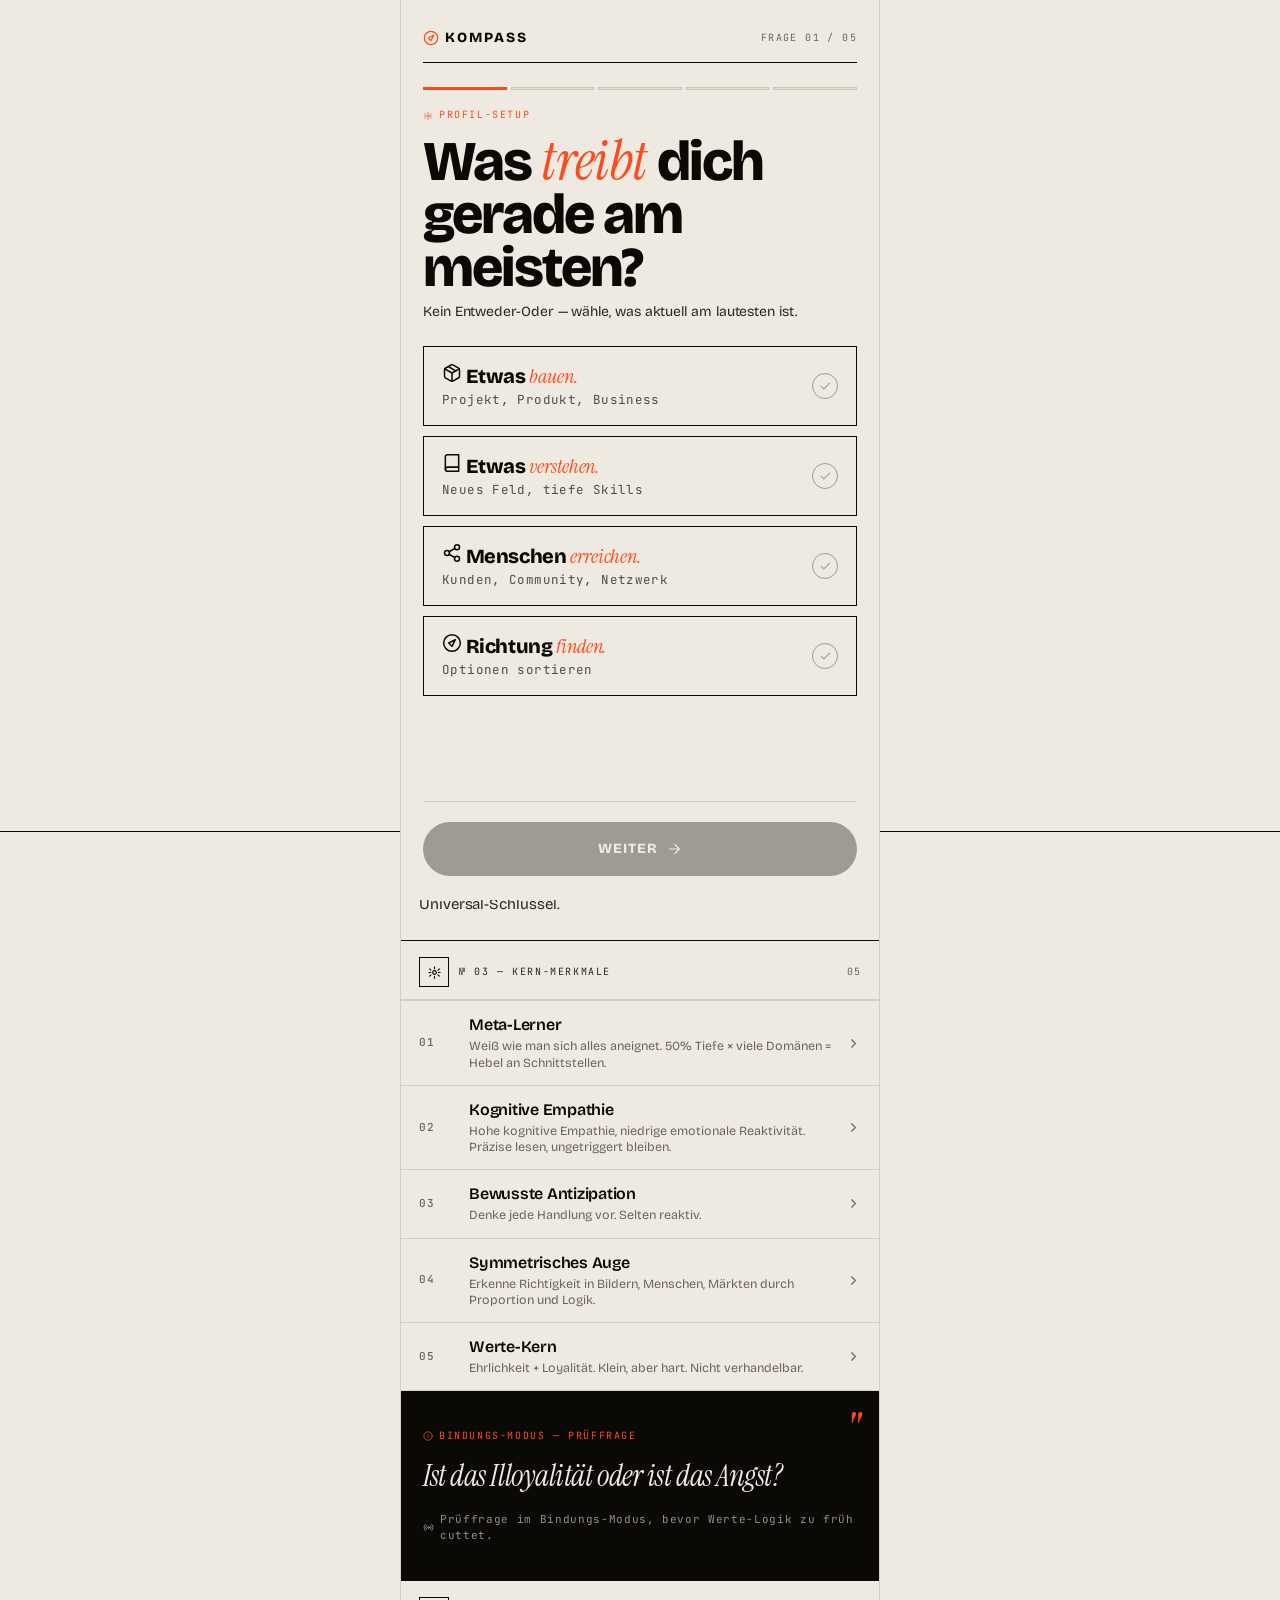
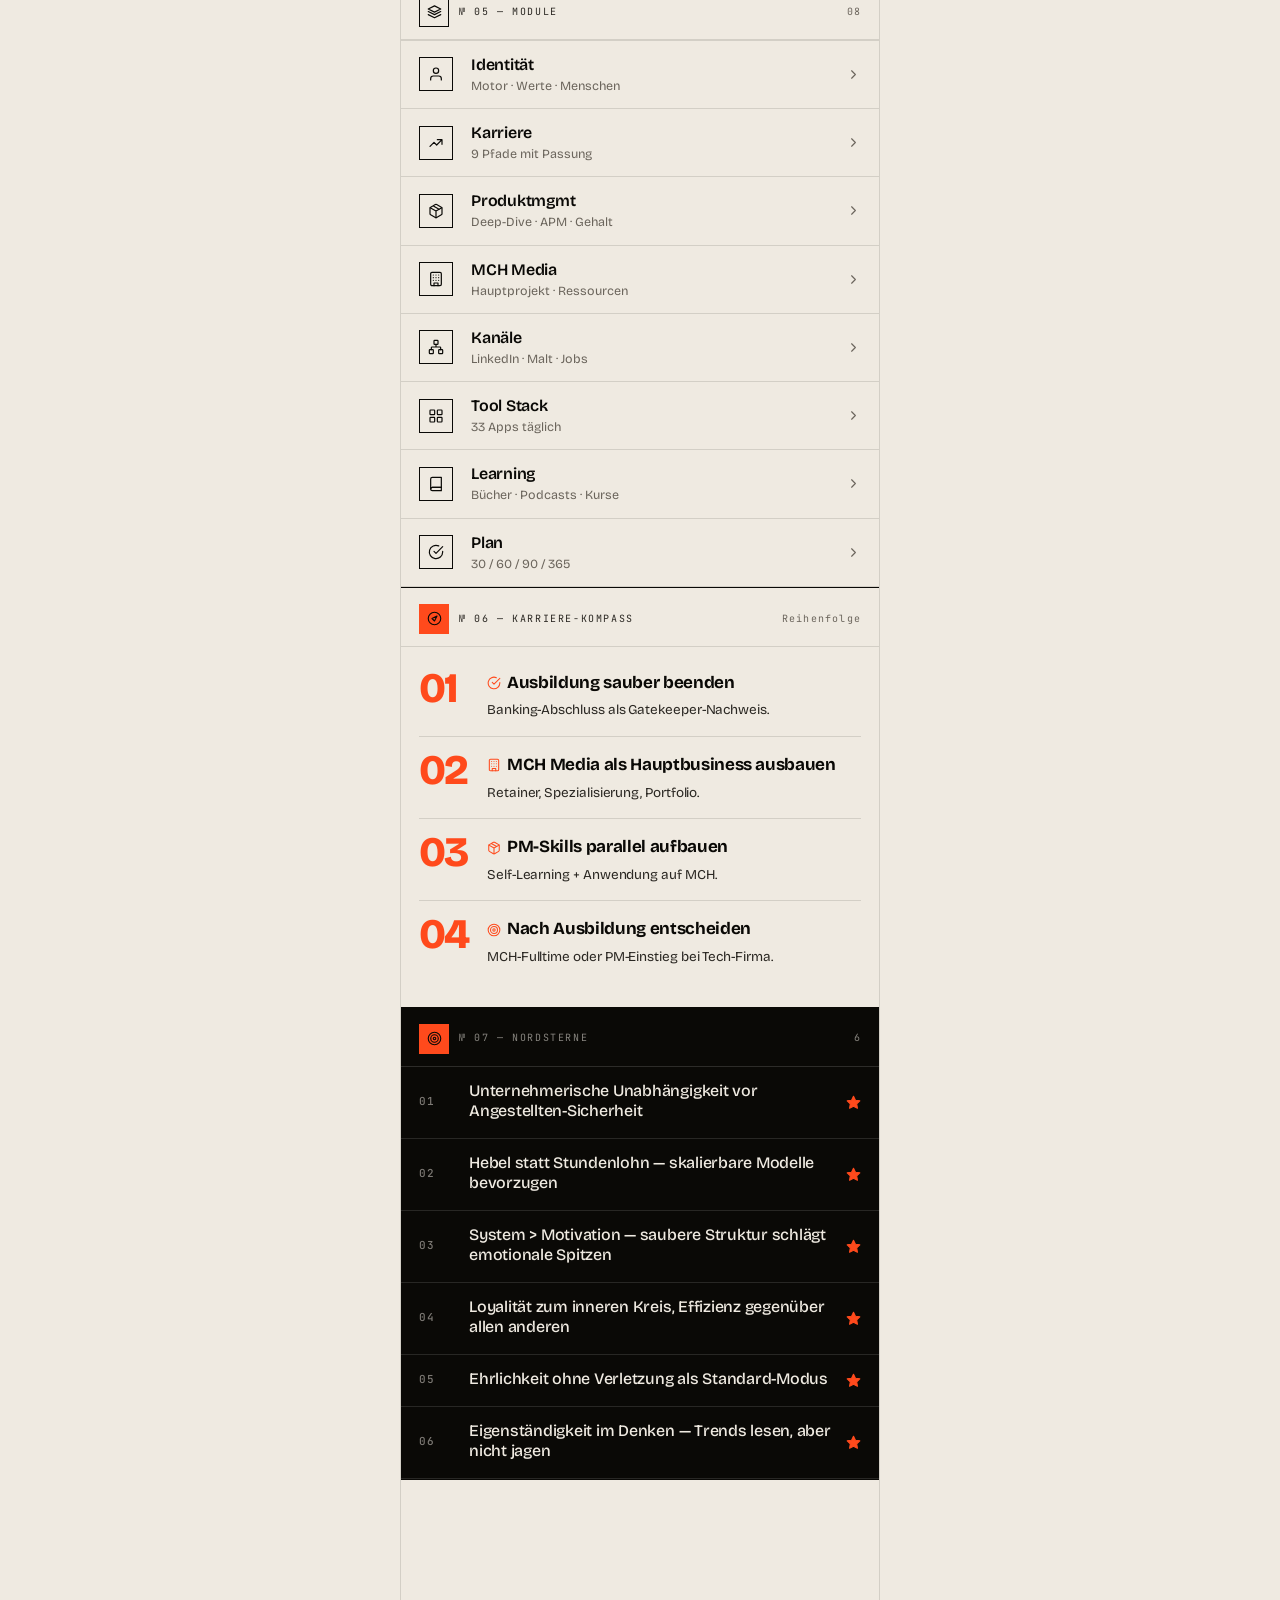
==== index.html @ c3bd35f2 "Add files via upload" ====
<!DOCTYPE html>
<html lang="de">
<head>
<meta charset="UTF-8" />
<title>Kompass — Editorial</title>
<meta name="viewport" content="width=device-width, initial-scale=1, viewport-fit=cover, maximum-scale=1, user-scalable=no" />
<meta name="apple-mobile-web-app-capable" content="yes" />
<meta name="mobile-web-app-capable" content="yes" />
<meta name="apple-mobile-web-app-status-bar-style" content="black-translucent" />
<meta name="apple-mobile-web-app-title" content="Kompass" />
<meta name="theme-color" content="#EFEAE1" />
<meta name="description" content="Persönlicher Profil- und Karriere-Kompass" />

<!-- PWA manifest -->
<link rel="manifest" href="manifest.json" />

<!-- Font stack:
     Bricolage Grotesque — display + body (variable, editorial character)
     Instrument Serif   — italic accent
     JetBrains Mono     — meta, numerics, labels                 -->
<link rel="preconnect" href="https://fonts.googleapis.com" />
<link rel="preconnect" href="https://fonts.gstatic.com" crossorigin />
<link href="https://fonts.googleapis.com/css2?family=Bricolage+Grotesque:opsz,wght@12..96,300;12..96,400;12..96,500;12..96,600;12..96,700;12..96,800&family=Instrument+Serif:ital@0;1&family=JetBrains+Mono:wght@400;500;600;700&display=swap" rel="stylesheet" />

<!-- Icons (PNG, exported from Canva Pro) -->
<link rel="apple-touch-icon" href="icon-192.png" />
<link rel="apple-touch-icon" sizes="512x512" href="icon-512.png" />
<link rel="icon" type="image/png" sizes="192x192" href="icon-192.png" />
<link rel="icon" type="image/png" sizes="512x512" href="icon-512.png" />

<link rel="stylesheet" href="styles.css" />
</head>
<body>

<div id="app">
  <section class="screen active" data-screen="home" id="screen-home"></section>
  <section class="screen" data-screen="module" id="screen-module"></section>
  <section class="screen" data-screen="search" id="screen-search"></section>
  <section class="screen" data-screen="settings" id="screen-settings"></section>
</div>

<nav class="tabs" role="tablist">
  <div class="tabs-inner">
    <button class="tab active" data-tab="home" aria-label="Start">
      <span class="tab-icon" data-icon="home"></span>
      <span class="tab-label">Start</span>
    </button>
    <button class="tab" data-tab="module" aria-label="Module">
      <span class="tab-icon" data-icon="layers"></span>
      <span class="tab-label">Module</span>
    </button>
    <button class="tab" data-tab="search" aria-label="Suche">
      <span class="tab-icon" data-icon="search"></span>
      <span class="tab-label">Suche</span>
    </button>
    <button class="tab" data-tab="settings" aria-label="System">
      <span class="tab-icon" data-icon="settings"></span>
      <span class="tab-label">System</span>
    </button>
  </div>
</nav>

<div class="onboard" id="onboard" style="display:none;"></div>

<script src="data.js"></script>
<script src="app.js"></script>

<!-- Service Worker registration (PWA / offline) -->
<script>
  if ('serviceWorker' in navigator) {
    window.addEventListener('load', () => {
      navigator.serviceWorker.register('sw.js').catch(() => {
        /* SW registration failed — app still works, just no offline cache */
      });
    });
  }
</script>
</body>
</html>
---- styles.css ----
/* ==========================================================================
   KOMPASS — Editorial Edition v3.1
   Font-stack: Bricolage Grotesque (display + body), Instrument Serif (italic),
               JetBrains Mono (meta). Rich icon system. Editorial density.
   ========================================================================== */

:root {
  /* Paper palette --------------------------------------------------------- */
  --bg:        #EFEAE1;   /* oatmeal base */
  --bg-2:      #E5DFD3;   /* warmer tint / pressed */
  --bg-3:      #DCD5C5;   /* deeper tint */
  --paper:     #F5F1E8;   /* lifted surface */
  --ink:       #0A0906;   /* near black */
  --ink-2:     #2A2722;
  --ink-3:     #6B655C;
  --ink-4:     #9A9388;
  --line:      rgba(10,9,6,0.12);
  --line-2:    rgba(10,9,6,0.18);
  --line-strong: rgba(10,9,6,0.28);

  /* Signal / brand -------------------------------------------------------- */
  --accent:      #FF4A1C;   /* signal orange-red */
  --accent-2:    #E53900;   /* pressed accent */
  --accent-soft: rgba(255,74,28,0.12);
  --gold:        #B8862F;   /* secondary accent for learn / review */
  --ink-green:   #0F5132;   /* MCH brand green */
  --plan-blue:   #1E4A7A;

  /* Inverse block */
  --block:     #0A0906;
  --block-ink: #EFEAE1;

  /* Fonts ---------------------------------------------------------------- */
  --f-display: "Bricolage Grotesque", "Archivo Black", "Impact", sans-serif;
  --f-sans:    "Bricolage Grotesque", -apple-system, BlinkMacSystemFont, "Helvetica Neue", Helvetica, Arial, sans-serif;
  --f-serif:   "Instrument Serif", "Times New Roman", Georgia, serif;
  --f-mono:    "JetBrains Mono", ui-monospace, "SF Mono", Menlo, monospace;

  /* Radii + safe-area ---------------------------------------------------- */
  --radius-pill:  999px;
  --radius-sm:    4px;
  --radius-md:    8px;
  --safe-top:     env(safe-area-inset-top, 0px);
  --safe-bottom:  env(safe-area-inset-bottom, 0px);
}

[data-theme="dark"] {
  --bg:        #0A0906;
  --bg-2:      #151310;
  --bg-3:      #1F1C18;
  --paper:     #15120D;
  --ink:       #EFEAE1;
  --ink-2:     #C8C3B8;
  --ink-3:     #8A847A;
  --ink-4:     #5A554D;
  --line:      rgba(239,234,225,0.14);
  --line-2:    rgba(239,234,225,0.20);
  --line-strong: rgba(239,234,225,0.32);
  --block:     #EFEAE1;
  --block-ink: #0A0906;
  --accent-soft: rgba(255,74,28,0.18);
}

/* Base -------------------------------------------------------------------- */
* { box-sizing: border-box; -webkit-tap-highlight-color: transparent; }
html, body { margin: 0; padding: 0; background: var(--bg); }
body {
  font-family: var(--f-sans);
  font-size: 15px;
  line-height: 1.45;
  color: var(--ink);
  background: var(--bg);
  min-height: 100vh;
  overscroll-behavior-y: none;
  -webkit-font-smoothing: antialiased;
  -moz-osx-font-smoothing: grayscale;
  letter-spacing: -0.005em;
  text-rendering: optimizeLegibility;
}
a { color: inherit; text-decoration: none; }
button { font: inherit; color: inherit; background: none; border: 0; padding: 0; cursor: pointer; }
input, textarea { font: inherit; color: inherit; }

#app {
  max-width: 480px;
  margin: 0 auto;
  min-height: 100vh;
  position: relative;
  background: var(--bg);
  padding-bottom: calc(86px + var(--safe-bottom));
  border-left: 1px solid var(--line);
  border-right: 1px solid var(--line);
}

/* ==========================================================================
   ICONS — unified system
   ========================================================================== */
.icon {
  display: inline-flex;
  align-items: center;
  justify-content: center;
  width: 1em;
  height: 1em;
  flex-shrink: 0;
  color: currentColor;
}
.icon svg { width: 100%; height: 100%; display: block; }
.icon-sm { font-size: 14px; }
.icon-md { font-size: 18px; }
.icon-lg { font-size: 22px; }
.icon-xl { font-size: 28px; }

/* Icon badge (rounded square behind an icon) */
.ibadge {
  width: 30px; height: 30px;
  display: inline-flex;
  align-items: center;
  justify-content: center;
  border: 1px solid var(--ink);
  background: var(--bg);
  color: var(--ink);
  flex-shrink: 0;
}
.ibadge.accent  { background: var(--accent); color: #0A0906; border-color: var(--accent); }
.ibadge.invert  { background: var(--ink);    color: var(--bg); border-color: var(--ink); }
.ibadge.soft    { background: var(--accent-soft); border-color: var(--accent); color: var(--accent); }
.ibadge.sq-lg   { width: 38px; height: 38px; }
.ibadge.sq-xl   { width: 48px; height: 48px; }

/* ==========================================================================
   Masthead
   ========================================================================== */
.mast {
  position: sticky;
  top: 0;
  z-index: 30;
  padding-top: var(--safe-top);
  background: var(--bg);
  border-bottom: 1.5px solid var(--ink);
  backdrop-filter: saturate(180%) blur(12px);
  -webkit-backdrop-filter: saturate(180%) blur(12px);
}
.mast-row {
  height: 48px;
  display: grid;
  grid-template-columns: 1fr auto 1fr;
  align-items: center;
  padding: 0 14px;
  gap: 12px;
}
.mast-brand {
  display: inline-flex;
  align-items: center;
  gap: 8px;
  font-family: var(--f-display);
  font-weight: 800;
  font-size: 14px;
  letter-spacing: 0.14em;
  text-transform: uppercase;
}
.mast-brand .icon { color: var(--accent); font-size: 16px; }
.mast-meta {
  font-family: var(--f-mono);
  font-size: 10px;
  letter-spacing: 0.1em;
  text-transform: uppercase;
  color: var(--ink-3);
  white-space: nowrap;
  text-overflow: ellipsis;
  overflow: hidden;
  display: inline-flex;
  align-items: center;
  gap: 6px;
}
.mast-meta .icon { font-size: 12px; color: var(--ink-3); }
.mast-meta.r { text-align: right; justify-content: flex-end; }

/* ==========================================================================
   Screens + page transition
   ========================================================================== */
.screen { display: none; animation: fade .28s ease both; }
.screen.active { display: block; }
@keyframes fade {
  from { opacity: 0; transform: translateY(4px); }
  to   { opacity: 1; transform: none; }
}

/* ==========================================================================
   Hero — editorial display block
   ========================================================================== */
.hero {
  padding: 28px 18px 30px;
  border-bottom: 1.5px solid var(--ink);
  position: relative;
  overflow: hidden;
}
.hero-eyebrow {
  font-family: var(--f-mono);
  font-size: 10px;
  letter-spacing: 0.16em;
  text-transform: uppercase;
  color: var(--ink-2);
  display: flex;
  justify-content: space-between;
  align-items: center;
  gap: 8px;
  margin-bottom: 22px;
}
.hero-eyebrow .eb-left, .hero-eyebrow .eb-right {
  display: inline-flex; align-items: center; gap: 6px;
}
.hero-eyebrow .icon { font-size: 13px; color: var(--accent); }
.hero-display {
  font-family: var(--f-display);
  font-weight: 800;
  font-size: clamp(56px, 17.5vw, 88px);
  line-height: 0.88;
  letter-spacing: -0.035em;
  color: var(--ink);
  margin: 0;
  text-transform: none;
}
.hero-display em {
  font-family: var(--f-serif);
  font-style: italic;
  font-weight: 400;
  letter-spacing: -0.02em;
  color: var(--accent);
}
.hero-display .cut {
  display: block;
  padding-bottom: 2px;
}
.hero-sub {
  margin-top: 22px;
  display: grid;
  grid-template-columns: auto 1fr;
  gap: 16px;
  align-items: end;
}
.hero-sub-num {
  font-family: var(--f-display);
  font-weight: 800;
  font-size: 52px;
  line-height: 0.82;
  letter-spacing: -0.04em;
  color: var(--accent);
}
.hero-sub-num .pct { font-size: 26px; vertical-align: 0.2em; color: var(--ink-3); margin-left: 2px; }
.hero-sub-text {
  font-size: 14px;
  color: var(--ink-2);
  line-height: 1.4;
  max-width: 280px;
}
.hero-dots {
  position: absolute;
  right: 18px;
  top: 28px;
  display: flex;
  gap: 4px;
}
.hero-dots span {
  width: 6px; height: 6px; border-radius: 50%;
  background: var(--ink-4);
}
.hero-dots span.on { background: var(--accent); }

/* ==========================================================================
   Bands — modular horizontal sections
   ========================================================================== */
.band {
  border-bottom: 1.5px solid var(--ink);
  position: relative;
}
.band-head {
  display: flex;
  justify-content: space-between;
  align-items: center;
  padding: 16px 18px 12px;
  border-bottom: 1px solid var(--line);
  gap: 12px;
}
.band-head-l {
  display: inline-flex;
  align-items: center;
  gap: 10px;
  min-width: 0;
}
.band-head .kicker {
  font-family: var(--f-mono);
  font-size: 10px;
  letter-spacing: 0.16em;
  text-transform: uppercase;
  color: var(--ink-2);
  white-space: nowrap;
  overflow: hidden;
  text-overflow: ellipsis;
}
.band-head .count {
  font-family: var(--f-mono);
  font-size: 10px;
  letter-spacing: 0.12em;
  color: var(--ink-3);
  white-space: nowrap;
}
.band-title {
  padding: 4px 18px 18px;
  font-family: var(--f-display);
  font-weight: 800;
  font-size: 38px;
  line-height: 0.92;
  letter-spacing: -0.035em;
  margin: 0;
}
.band-title em {
  font-family: var(--f-serif);
  font-style: italic;
  font-weight: 400;
  letter-spacing: -0.01em;
  color: var(--accent);
}
.band-body { padding: 0 18px 24px; }

/* Inverse band */
.band.invert { background: var(--block); color: var(--block-ink); }
.band.invert .band-head { border-bottom-color: rgba(255,255,255,0.14); }
.band.invert .band-head .kicker,
.band.invert .band-head .count { color: rgba(239,234,225,0.55); }
.band.invert .ibadge { background: transparent; color: var(--block-ink); border-color: rgba(255,255,255,0.3); }
.band.invert .ibadge.accent { background: var(--accent); color: #0A0906; border-color: var(--accent); }
.band.invert .band-title em { color: var(--accent); }

/* Accent band (soft highlight) */
.band.soft { background: var(--accent-soft); }
.band.soft .band-head { border-bottom-color: rgba(255,74,28,0.25); }

/* ==========================================================================
   Stats grid
   ========================================================================== */
.stats {
  display: grid;
  grid-template-columns: repeat(2, 1fr);
  border-top: 1px solid var(--line);
}
.stat {
  padding: 20px 18px 22px;
  border-right: 1px solid var(--line);
  border-bottom: 1px solid var(--line);
  position: relative;
}
.stat:nth-child(2n) { border-right: 0; }
.stat-head {
  display: flex;
  justify-content: space-between;
  align-items: flex-start;
  margin-bottom: 8px;
}
.stat-head .ibadge { width: 24px; height: 24px; font-size: 13px; }
.stat-num {
  font-family: var(--f-display);
  font-weight: 800;
  font-size: 52px;
  line-height: 0.88;
  letter-spacing: -0.04em;
}
.stat-num .unit {
  font-size: 18px;
  letter-spacing: 0;
  color: var(--ink-3);
  margin-left: 4px;
  font-weight: 500;
}
.stat-label {
  font-family: var(--f-mono);
  font-size: 10px;
  letter-spacing: 0.14em;
  text-transform: uppercase;
  color: var(--ink-2);
  margin-top: 12px;
  display: inline-flex;
  align-items: center;
  gap: 5px;
}
.stat-label .icon { font-size: 11px; }
.stat.accent {
  background: var(--accent);
  color: #0A0906;
}
.stat.accent .stat-label,
.stat.accent .stat-num .unit { color: rgba(10,9,6,0.72); }
.stat.accent .ibadge { background: #0A0906; color: var(--accent); border-color: #0A0906; }
.stat.ink {
  background: var(--ink);
  color: var(--bg);
}
.stat.ink .stat-label,
.stat.ink .stat-num .unit { color: rgba(239,234,225,0.55); }
.stat.ink .ibadge { border-color: rgba(239,234,225,0.3); color: var(--bg); }

/* ==========================================================================
   Ledger rows
   ========================================================================== */
.ledger { border-top: 1px solid var(--line); }
.row {
  display: grid;
  grid-template-columns: 36px 1fr auto;
  gap: 14px;
  padding: 14px 18px;
  border-bottom: 1px solid var(--line);
  align-items: center;
  transition: background .14s;
  cursor: pointer;
}
.row:active { background: var(--bg-2); }
.row.has-icon { grid-template-columns: 38px 1fr auto; }
.row-idx {
  font-family: var(--f-mono);
  font-size: 11px;
  letter-spacing: 0.08em;
  color: var(--ink-3);
  font-weight: 500;
}
.row-icon {
  width: 34px; height: 34px;
  display: flex; align-items: center; justify-content: center;
  border: 1px solid var(--ink);
  color: var(--ink);
  flex-shrink: 0;
  font-size: 16px;
  position: relative;
}
.row-icon.accent   { background: var(--accent); color: #0A0906; border-color: var(--accent); }
.row-icon.invert   { background: var(--ink);    color: var(--bg); }
.row-icon.soft     { background: var(--accent-soft); border-color: var(--accent); color: var(--accent); }
.row-icon .dot {
  position: absolute;
  top: -3px; right: -3px;
  width: 8px; height: 8px;
  border-radius: 50%;
  background: var(--accent);
  border: 1.5px solid var(--bg);
}
.row-body { min-width: 0; }
.row-title {
  font-family: var(--f-sans);
  font-weight: 600;
  font-size: 16px;
  letter-spacing: -0.015em;
  line-height: 1.25;
  margin-bottom: 3px;
  display: inline-flex;
  align-items: center;
  gap: 6px;
}
.row-title .star-tag { color: var(--accent); font-size: 12px; }
.row-sub {
  font-size: 12.5px;
  color: var(--ink-3);
  letter-spacing: 0;
  white-space: nowrap;
  overflow: hidden;
  text-overflow: ellipsis;
  line-height: 1.3;
}
.row-sub.wrap { white-space: normal; }
.row-trail {
  font-family: var(--f-mono);
  font-size: 10px;
  letter-spacing: 0.1em;
  color: var(--ink-3);
  text-transform: uppercase;
  display: inline-flex;
  align-items: center;
  gap: 6px;
}
.row-trail .icon { font-size: 15px; color: var(--ink-3); }
.row-trail.accent .icon { color: var(--accent); }

.band.invert .row { border-bottom-color: rgba(255,255,255,0.12); }
.band.invert .row-idx { color: rgba(239,234,225,0.5); }
.band.invert .row-title { color: var(--block-ink); }
.band.invert .row-sub { color: rgba(239,234,225,0.6); }
.band.invert .row-trail, .band.invert .row-trail .icon { color: var(--accent); }
.band.invert .row-icon { border-color: rgba(255,255,255,0.3); color: var(--block-ink); background: transparent; }

/* ==========================================================================
   Editorial card (module / product)
   ========================================================================== */
.card {
  border-bottom: 1px solid var(--line);
  padding: 22px 18px 24px;
  position: relative;
}
.card-row-top {
  display: flex;
  justify-content: space-between;
  align-items: flex-start;
  gap: 14px;
  margin-bottom: 14px;
}
.card-rating {
  font-family: var(--f-mono);
  font-size: 10px;
  letter-spacing: 0.14em;
  color: var(--ink-3);
  text-transform: uppercase;
  display: inline-flex;
  align-items: center;
  gap: 8px;
  flex-wrap: wrap;
}
.card-rating .stars {
  color: var(--accent);
  letter-spacing: 0.05em;
  font-size: 12px;
}
.card-rating .dot-sep {
  width: 3px; height: 3px;
  border-radius: 50%;
  background: var(--ink-4);
  display: inline-block;
}
.card-title {
  font-family: var(--f-display);
  font-weight: 800;
  font-size: 34px;
  line-height: 0.95;
  letter-spacing: -0.03em;
  margin: 0 0 14px;
}
.card-title em {
  font-family: var(--f-serif);
  font-style: italic;
  font-weight: 400;
  letter-spacing: -0.01em;
  color: var(--accent);
}
.card-desc {
  font-size: 14.5px;
  line-height: 1.5;
  color: var(--ink-2);
  margin-bottom: 16px;
}
.star-btn {
  width: 34px; height: 34px;
  display: flex; align-items: center; justify-content: center;
  border: 1px solid var(--ink);
  color: var(--ink);
  transition: all .15s;
  flex-shrink: 0;
  background: var(--bg);
}
.star-btn.on {
  background: var(--accent);
  border-color: var(--accent);
  color: #0A0906;
}
.star-btn:active { transform: scale(0.92); }

/* Spec grid (tech-specs style) */
.specs {
  display: grid;
  grid-template-columns: repeat(3, 1fr);
  border-top: 1px solid var(--ink);
  border-bottom: 1px solid var(--ink);
  margin: 14px 0;
}
.spec {
  padding: 12px 12px;
  border-right: 1px solid var(--line);
  display: flex;
  flex-direction: column;
  align-items: flex-start;
  gap: 4px;
}
.spec:last-child { border-right: 0; }
.spec-icon {
  font-size: 16px;
  color: var(--accent);
  margin-bottom: 2px;
}
.spec-num {
  font-family: var(--f-display);
  font-weight: 800;
  font-size: 26px;
  line-height: 0.92;
  letter-spacing: -0.025em;
}
.spec-label {
  font-family: var(--f-mono);
  font-size: 9px;
  letter-spacing: 0.14em;
  text-transform: uppercase;
  color: var(--ink-3);
  margin-top: 2px;
}

/* Pills / CTAs */
.pill-row { display: flex; gap: 8px; margin-top: 14px; flex-wrap: wrap; }
.pill {
  height: 40px;
  padding: 0 16px;
  border-radius: var(--radius-pill);
  background: var(--ink);
  color: var(--bg);
  font-family: var(--f-sans);
  font-weight: 600;
  font-size: 13px;
  letter-spacing: 0.01em;
  display: inline-flex;
  align-items: center;
  gap: 7px;
  transition: transform .12s, background .12s;
  white-space: nowrap;
}
.pill:active { transform: scale(0.96); }
.pill .icon { font-size: 14px; }
.pill.ghost {
  background: transparent;
  color: var(--ink);
  border: 1px solid var(--ink);
}
.pill.accent {
  background: var(--accent);
  color: #0A0906;
}
.pill.accent:active { background: var(--accent-2); }
.pill.small {
  height: 32px;
  padding: 0 12px;
  font-size: 11px;
  font-family: var(--f-mono);
  letter-spacing: 0.06em;
  text-transform: uppercase;
}

/* Related chips */
.related {
  margin-top: 16px;
  padding-top: 14px;
  border-top: 1px dashed var(--line-strong);
}
.related-label {
  font-family: var(--f-mono);
  font-size: 9px;
  letter-spacing: 0.16em;
  text-transform: uppercase;
  color: var(--ink-3);
  margin-bottom: 10px;
  display: inline-flex;
  align-items: center;
  gap: 5px;
}
.related-label .icon { font-size: 12px; color: var(--accent); }
.chip {
  display: inline-flex;
  align-items: center;
  gap: 5px;
  font-size: 12px;
  font-family: var(--f-mono);
  letter-spacing: 0.04em;
  color: var(--ink);
  border: 1px solid var(--ink);
  padding: 5px 10px 5px 10px;
  margin: 0 6px 6px 0;
  border-radius: var(--radius-pill);
  transition: background .12s;
  text-transform: uppercase;
  cursor: pointer;
}
.chip .icon { font-size: 11px; color: var(--ink-3); }
.chip:active { background: var(--ink); color: var(--bg); }
.chip:active .icon { color: var(--accent); }

/* ==========================================================================
   Quote (inverse)
   ========================================================================== */
.quote {
  background: var(--block);
  color: var(--block-ink);
  padding: 34px 22px 36px;
  border-bottom: 1.5px solid var(--ink);
  position: relative;
}
.quote-mark {
  position: absolute;
  top: 14px;
  right: 18px;
  font-size: 46px;
  color: var(--accent);
  line-height: 1;
  font-family: var(--f-serif);
  font-style: italic;
}
.quote-kicker {
  font-family: var(--f-mono);
  font-size: 10px;
  letter-spacing: 0.16em;
  text-transform: uppercase;
  color: var(--accent);
  margin-bottom: 16px;
  display: inline-flex;
  align-items: center;
  gap: 6px;
}
.quote-text {
  font-family: var(--f-serif);
  font-style: italic;
  font-size: 30px;
  line-height: 1.08;
  letter-spacing: -0.015em;
}
.quote-sub {
  font-family: var(--f-mono);
  font-size: 11px;
  letter-spacing: 0.06em;
  color: rgba(239,234,225,0.6);
  margin-top: 20px;
  display: inline-flex;
  align-items: center;
  gap: 6px;
}

/* ==========================================================================
   App grid (labeled tiles)
   ========================================================================== */
.app-grid {
  display: grid;
  grid-template-columns: repeat(4, 1fr);
  gap: 0;
  border-top: 1px solid var(--line);
}
.app-tile {
  border-right: 1px solid var(--line);
  border-bottom: 1px solid var(--line);
  padding: 14px 6px 12px;
  display: flex;
  flex-direction: column;
  align-items: center;
  gap: 8px;
  transition: background .12s;
  background: var(--bg);
}
.app-tile:nth-child(4n) { border-right: 0; }
.app-tile:active { background: var(--bg-2); }
.app-icon {
  width: 54px; height: 54px;
  display: flex; align-items: center; justify-content: center;
  color: #fff;
  font-family: var(--f-mono);
  font-weight: 700;
  font-size: 17px;
  letter-spacing: -0.02em;
  border: 1px solid var(--ink);
  position: relative;
  box-shadow: 2px 2px 0 0 var(--ink);
  margin: 2px 0 0 0;
}
.app-icon.star::after {
  content: "";
  position: absolute;
  top: -5px; right: -5px;
  width: 12px; height: 12px;
  background: var(--accent);
  border: 1.5px solid var(--bg);
  border-radius: 50%;
}
.app-label {
  font-family: var(--f-mono);
  font-size: 9.5px;
  letter-spacing: 0.06em;
  text-transform: uppercase;
  color: var(--ink-2);
  max-width: 86px;
  text-align: center;
  white-space: nowrap;
  overflow: hidden;
  text-overflow: ellipsis;
}

/* ==========================================================================
   Tab bar (bottom)
   ========================================================================== */
.tabs {
  position: fixed;
  bottom: 0; left: 0; right: 0;
  z-index: 50;
  background: var(--bg);
  border-top: 1.5px solid var(--ink);
  padding-bottom: var(--safe-bottom);
  backdrop-filter: saturate(180%) blur(20px);
  -webkit-backdrop-filter: saturate(180%) blur(20px);
}
.tabs-inner {
  max-width: 480px;
  margin: 0 auto;
  display: grid;
  grid-template-columns: repeat(4, 1fr);
  height: 68px;
}
.tab {
  border-right: 1px solid var(--line);
  display: flex; flex-direction: column;
  align-items: center; justify-content: center;
  gap: 3px;
  color: var(--ink-3);
  transition: all .12s;
  position: relative;
}
.tab:last-child { border-right: 0; }
.tab-icon {
  display: inline-flex;
  align-items: center;
  justify-content: center;
  width: 24px; height: 24px;
}
.tab-icon svg {
  width: 22px; height: 22px;
  stroke-width: 1.8;
  transition: all .15s;
}
.tab-label {
  font-family: var(--f-mono);
  font-weight: 500;
  font-size: 10px;
  letter-spacing: 0.08em;
  text-transform: uppercase;
}
.tab.active {
  color: var(--ink);
  background: var(--bg-2);
}
.tab.active .tab-icon { color: var(--accent); }
.tab.active svg { stroke-width: 2.2; }
.tab.active::before {
  content: "";
  position: absolute;
  top: -1.5px; left: 0; right: 0;
  height: 3px;
  background: var(--accent);
}
.tab:active { background: var(--bg-2); }

/* ==========================================================================
   Sub-nav
   ========================================================================== */
.subnav {
  display: flex;
  overflow-x: auto;
  border-bottom: 1.5px solid var(--ink);
  background: var(--bg);
  -webkit-overflow-scrolling: touch;
  scrollbar-width: none;
  position: sticky;
  top: calc(var(--safe-top) + 48px);
  z-index: 25;
  backdrop-filter: saturate(180%) blur(12px);
  -webkit-backdrop-filter: saturate(180%) blur(12px);
}
.subnav::-webkit-scrollbar { display: none; }
.sub-btn {
  padding: 13px 14px;
  font-family: var(--f-mono);
  font-weight: 600;
  font-size: 11px;
  letter-spacing: 0.08em;
  text-transform: uppercase;
  color: var(--ink-3);
  border-right: 1px solid var(--line);
  white-space: nowrap;
  position: relative;
  display: inline-flex;
  align-items: center;
  gap: 6px;
}
.sub-btn .icon { font-size: 14px; }
.sub-btn.on {
  color: var(--ink);
  background: var(--bg-2);
}
.sub-btn.on .icon { color: var(--accent); }
.sub-btn.on::after {
  content: "";
  position: absolute;
  bottom: -1.5px; left: 0; right: 0;
  height: 3px;
  background: var(--accent);
}

/* ==========================================================================
   Pathway (numbered steps)
   ========================================================================== */
.path {
  padding: 8px 18px 24px;
}
.path-step {
  display: grid;
  grid-template-columns: 52px 1fr;
  padding: 16px 0;
  border-bottom: 1px solid var(--line);
  gap: 16px;
  align-items: start;
}
.path-step:last-child { border-bottom: 0; }
.path-num {
  font-family: var(--f-display);
  font-weight: 800;
  font-size: 42px;
  line-height: 0.85;
  letter-spacing: -0.04em;
  color: var(--accent);
}
.path-title {
  font-family: var(--f-sans);
  font-weight: 700;
  font-size: 17px;
  letter-spacing: -0.02em;
  margin-bottom: 5px;
  display: inline-flex;
  align-items: center;
  gap: 6px;
}
.path-title .icon { font-size: 14px; color: var(--accent); }
.path-text {
  font-size: 13.5px;
  color: var(--ink-2);
  line-height: 1.45;
}

/* ==========================================================================
   Check rows (plan)
   ========================================================================== */
.check-row {
  display: grid;
  grid-template-columns: 28px 1fr auto;
  gap: 14px;
  padding: 16px 18px;
  border-bottom: 1px solid var(--line);
  align-items: center;
  cursor: pointer;
  transition: background .12s;
}
.check-row:active { background: var(--bg-2); }
.check-circle {
  width: 24px; height: 24px;
  border: 1.5px solid var(--ink);
  border-radius: 50%;
  margin-top: 1px;
  display: flex; align-items: center; justify-content: center;
  transition: all .15s;
  flex-shrink: 0;
}
.check-row.done .check-circle {
  background: var(--accent);
  border-color: var(--accent);
}
.check-row.done .check-circle::after {
  content: "";
  width: 11px; height: 6px;
  border-left: 2px solid #0A0906;
  border-bottom: 2px solid #0A0906;
  transform: rotate(-45deg) translate(1px, -1px);
}
.check-text {
  font-size: 14.5px;
  line-height: 1.4;
  color: var(--ink);
  letter-spacing: -0.005em;
}
.check-meta {
  font-family: var(--f-mono);
  font-size: 10px;
  letter-spacing: 0.08em;
  color: var(--ink-3);
  text-transform: uppercase;
}
.check-row.done .check-text {
  color: var(--ink-3);
  text-decoration: line-through;
  text-decoration-color: var(--ink-3);
}
.band.invert .check-row { border-bottom-color: rgba(255,255,255,0.12); }
.band.invert .check-circle { border-color: rgba(239,234,225,0.5); }
.band.invert .check-row.done .check-circle {
  background: var(--accent); border-color: var(--accent);
}
.band.invert .check-text { color: var(--block-ink); }
.band.invert .check-row.done .check-text { color: rgba(239,234,225,0.45); }

/* Progress bar */
.progress {
  height: 6px;
  background: var(--bg-2);
  border: 1px solid var(--line);
  position: relative;
  overflow: hidden;
}
.progress-fill {
  position: absolute;
  top: 0; left: 0; bottom: 0;
  background: var(--accent);
  transition: width .4s cubic-bezier(0.4, 0, 0.2, 1);
}
.band.invert .progress { background: rgba(255,255,255,0.08); border-color: rgba(255,255,255,0.15); }

/* ==========================================================================
   Search
   ========================================================================== */
.search-field {
  padding: 14px 18px;
  border-bottom: 1.5px solid var(--ink);
  background: var(--bg);
}
.search-inner {
  display: flex;
  align-items: center;
  gap: 10px;
  border: 1px solid var(--ink);
  padding: 0 14px;
  height: 48px;
  background: var(--bg);
  transition: border-color .15s;
}
.search-inner:focus-within { border-color: var(--accent); box-shadow: inset 0 0 0 1px var(--accent); }
.search-inner .icon { font-size: 18px; color: var(--ink-2); }
.search-inner input {
  flex: 1;
  background: transparent;
  border: 0; outline: 0;
  font-family: var(--f-sans);
  font-size: 15px;
  color: var(--ink);
}
.search-inner input::placeholder { color: var(--ink-3); }
.search-clear {
  font-size: 16px;
  color: var(--ink-3);
  width: 20px; height: 20px;
  display: flex; align-items: center; justify-content: center;
  cursor: pointer;
}
.search-empty {
  padding: 80px 28px;
  text-align: center;
}
.search-empty .big-icon {
  font-size: 56px;
  color: var(--accent);
  margin-bottom: 20px;
  display: inline-flex;
}
.search-empty .big {
  font-family: var(--f-display);
  font-weight: 800;
  font-size: 42px;
  line-height: 0.95;
  letter-spacing: -0.035em;
  margin-bottom: 10px;
}
.search-empty .big em {
  font-family: var(--f-serif);
  font-style: italic;
  font-weight: 400;
  color: var(--accent);
}
.search-empty .small {
  font-family: var(--f-mono);
  font-size: 11px;
  color: var(--ink-3);
  letter-spacing: 0.1em;
  text-transform: uppercase;
}

/* ==========================================================================
   Onboarding (editorial full-screen)
   ========================================================================== */
.onboard {
  position: fixed;
  inset: 0;
  background: var(--bg);
  z-index: 1000;
  display: flex;
  flex-direction: column;
  padding: calc(28px + var(--safe-top)) 22px calc(24px + var(--safe-bottom));
  max-width: 480px;
  margin: 0 auto;
  border-left: 1px solid var(--line);
  border-right: 1px solid var(--line);
}
.onboard-head {
  display: flex;
  justify-content: space-between;
  align-items: center;
  margin-bottom: 24px;
  padding-bottom: 14px;
  border-bottom: 1.5px solid var(--ink);
}
.onboard-brand {
  font-family: var(--f-display);
  font-weight: 800;
  font-size: 14px;
  letter-spacing: 0.14em;
  text-transform: uppercase;
  display: inline-flex;
  align-items: center;
  gap: 6px;
}
.onboard-brand .icon { color: var(--accent); font-size: 16px; }
.onboard-step {
  font-family: var(--f-mono);
  font-size: 10px;
  letter-spacing: 0.14em;
  text-transform: uppercase;
  color: var(--ink-3);
}
.onboard-prog {
  display: flex;
  gap: 4px;
  margin-bottom: 18px;
}
.onboard-prog span {
  flex: 1;
  height: 3px;
  background: var(--bg-2);
  border: 1px solid var(--line);
}
.onboard-prog span.on { background: var(--accent); border-color: var(--accent); }
.onboard-kicker {
  font-family: var(--f-mono);
  font-size: 10px;
  letter-spacing: 0.16em;
  text-transform: uppercase;
  color: var(--accent);
  margin-bottom: 12px;
  display: inline-flex;
  align-items: center;
  gap: 6px;
}
.onboard-q {
  font-family: var(--f-display);
  font-weight: 800;
  font-size: clamp(40px, 12vw, 56px);
  line-height: 0.95;
  letter-spacing: -0.035em;
  margin-bottom: 8px;
}
.onboard-q em {
  font-family: var(--f-serif);
  font-style: italic;
  font-weight: 400;
  letter-spacing: -0.01em;
  color: var(--accent);
}
.onboard-qsub {
  font-size: 14px;
  color: var(--ink-2);
  margin-bottom: 24px;
  line-height: 1.4;
}
.onboard-opts {
  display: flex;
  flex-direction: column;
  gap: 10px;
  flex: 1;
  overflow-y: auto;
  margin: 0 -4px;
  padding: 0 4px;
}
.opt {
  border: 1px solid var(--ink);
  padding: 16px 18px;
  text-align: left;
  background: var(--bg);
  transition: all .14s;
  cursor: pointer;
  display: grid;
  grid-template-columns: 1fr auto;
  gap: 14px;
  align-items: center;
}
.opt:active { transform: scale(0.98); }
.opt.sel { background: var(--ink); color: var(--bg); }
.opt.sel .opt-title em { color: var(--accent); }
.opt.sel .opt-check { opacity: 1; }
.opt-body { min-width: 0; }
.opt-title {
  font-family: var(--f-display);
  font-weight: 800;
  font-size: 20px;
  letter-spacing: -0.02em;
  margin-bottom: 4px;
  line-height: 1.1;
}
.opt-title em {
  font-family: var(--f-serif);
  font-style: italic;
  font-weight: 400;
  letter-spacing: -0.005em;
  color: var(--accent);
}
.opt-sub {
  font-size: 12.5px;
  font-family: var(--f-mono);
  letter-spacing: 0.03em;
  color: inherit;
  opacity: 0.7;
}
.opt-check {
  width: 26px; height: 26px;
  border-radius: 50%;
  border: 1.5px solid currentColor;
  display: flex; align-items: center; justify-content: center;
  opacity: 0.35;
  transition: opacity .15s;
  flex-shrink: 0;
}
.opt-check .icon { font-size: 14px; }
.onboard-footer {
  display: flex;
  gap: 10px;
  padding-top: 20px;
  margin-top: 12px;
  border-top: 1px solid var(--line);
}
.btn-big {
  flex: 1;
  height: 54px;
  font-family: var(--f-display);
  font-weight: 800;
  font-size: 14px;
  letter-spacing: 0.08em;
  text-transform: uppercase;
  border-radius: var(--radius-pill);
  background: var(--ink);
  color: var(--bg);
  transition: all .12s;
  display: inline-flex;
  align-items: center;
  justify-content: center;
  gap: 8px;
}
.btn-big .icon { font-size: 16px; }
.btn-big.ghost { background: transparent; color: var(--ink); border: 1px solid var(--ink); }
.btn-big:disabled { opacity: 0.35; cursor: not-allowed; }
.btn-big:not(:disabled):active { transform: scale(0.98); }

/* ==========================================================================
   KV rows (tables inside bands)
   ========================================================================== */
.kv {
  display: flex;
  justify-content: space-between;
  align-items: center;
  padding: 13px 18px;
  border-bottom: 1px solid var(--line);
  font-size: 14px;
  gap: 12px;
}
.kv .k {
  font-family: var(--f-sans);
  font-weight: 500;
  display: inline-flex;
  align-items: center;
  gap: 8px;
}
.kv .k .icon { font-size: 14px; color: var(--ink-3); }
.kv .v {
  font-family: var(--f-mono);
  color: var(--ink-2);
  letter-spacing: 0.02em;
  font-weight: 500;
}

/* ==========================================================================
   Segment / switch / tags
   ========================================================================== */
.seg {
  display: grid;
  grid-template-columns: repeat(3, 1fr);
  border: 1px solid var(--ink);
  margin: 12px 0;
}
.seg button {
  height: 42px;
  font-family: var(--f-display);
  font-weight: 700;
  font-size: 12px;
  letter-spacing: 0.08em;
  text-transform: uppercase;
  border-right: 1px solid var(--ink);
  display: inline-flex;
  align-items: center;
  justify-content: center;
  gap: 5px;
}
.seg button .icon { font-size: 13px; }
.seg button:last-child { border-right: 0; }
.seg button.on { background: var(--ink); color: var(--bg); }
.seg button.on .icon { color: var(--accent); }

.switch {
  width: 50px; height: 28px;
  background: var(--bg-2);
  border: 1px solid var(--ink);
  position: relative;
  transition: background .18s;
  flex-shrink: 0;
}
.switch::after {
  content: "";
  position: absolute;
  top: 1px; left: 1px;
  width: 24px; height: 24px;
  background: var(--ink);
  transition: transform .18s, background .18s;
}
.switch.on { background: var(--accent); }
.switch.on::after { transform: translateX(22px); background: #0A0906; }

/* Swatches */
.swatches {
  display: grid;
  grid-template-columns: repeat(3, 1fr);
  margin-top: 12px;
}
.swatch {
  height: 64px;
  display: flex; align-items: flex-end;
  padding: 7px 9px;
  font-family: var(--f-mono);
  font-size: 10px;
  letter-spacing: 0.04em;
  border: 1px solid var(--ink);
  border-right: 0;
}
.swatch:last-child { border-right: 1px solid var(--ink); }

/* Tag */
.tag {
  display: inline-flex;
  align-items: center;
  gap: 4px;
  font-family: var(--f-mono);
  font-size: 10px;
  letter-spacing: 0.08em;
  text-transform: uppercase;
  padding: 5px 9px;
  border: 1px solid var(--ink);
  margin-right: 4px;
  margin-bottom: 4px;
  font-weight: 500;
}
.tag .icon { font-size: 10px; }
.tag.accent { background: var(--accent); color: #0A0906; border-color: var(--accent); }
.tag.inv    { background: var(--ink); color: var(--bg); }
.tag.soft   { background: var(--accent-soft); border-color: var(--accent); color: var(--accent); }

/* ==========================================================================
   Baustellen / sticky notes
   ========================================================================== */
.sticky-card {
  border: 1px solid var(--ink);
  padding: 18px 18px 20px;
  margin: 12px 18px;
  background: var(--paper);
  position: relative;
}
.sticky-card::before {
  content: "";
  position: absolute;
  top: -1px; left: -1px;
  width: 20px; height: 20px;
  background: var(--accent);
  border: 1px solid var(--ink);
  border-right: 0; border-bottom: 0;
}
.sticky-title {
  font-family: var(--f-display);
  font-weight: 800;
  font-size: 22px;
  letter-spacing: -0.025em;
  margin: 8px 0 10px 24px;
  line-height: 1.05;
}
.sticky-text {
  font-size: 14px;
  color: var(--ink-2);
  line-height: 1.5;
}

/* ==========================================================================
   Util
   ========================================================================== */
.spacer { height: 40px; }
.center { text-align: center; }
.mono { font-family: var(--f-mono); }
.serif-italic { font-family: var(--f-serif); font-style: italic; }
.small-meta {
  font-family: var(--f-mono);
  font-size: 10px;
  letter-spacing: 0.1em;
  text-transform: uppercase;
  color: var(--ink-3);
  display: inline-flex;
  align-items: center;
  gap: 5px;
}

@media (prefers-reduced-motion: reduce) {
  *, *::before, *::after { animation: none !important; transition: none !important; }
}
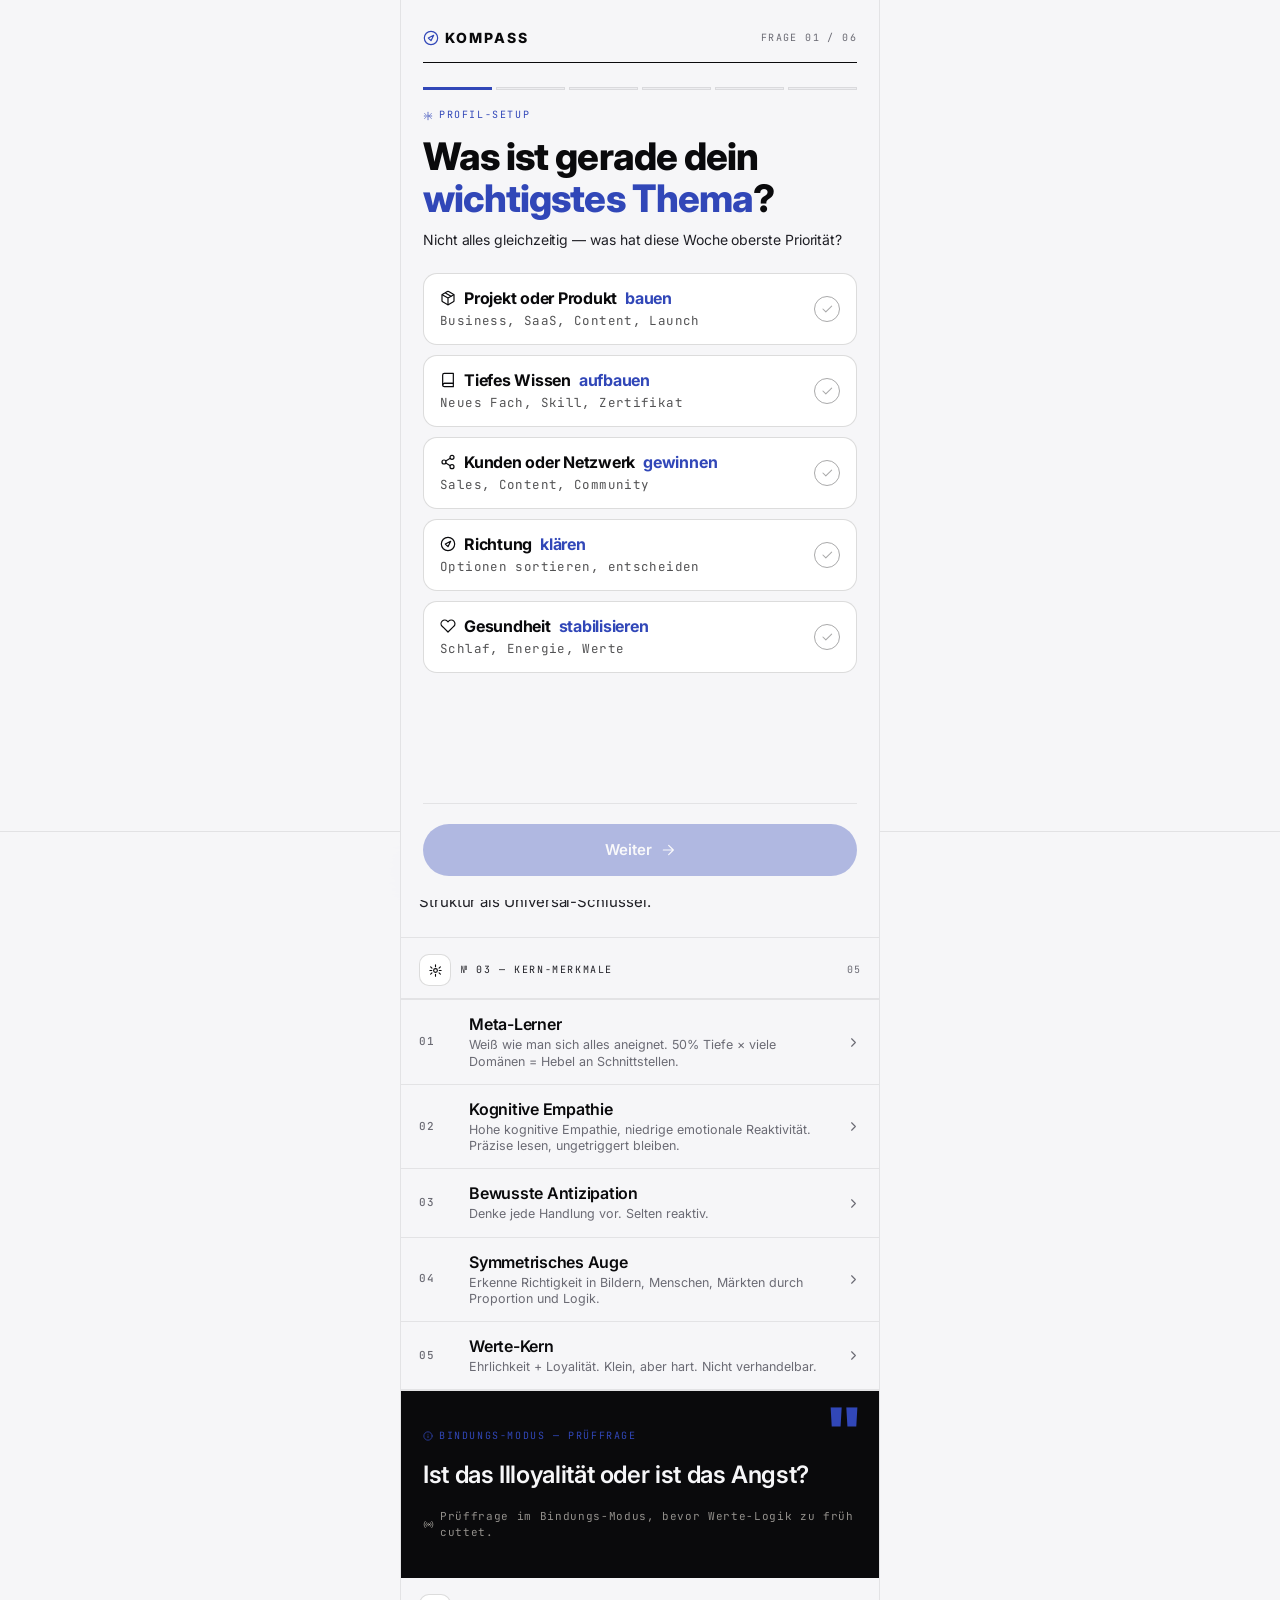
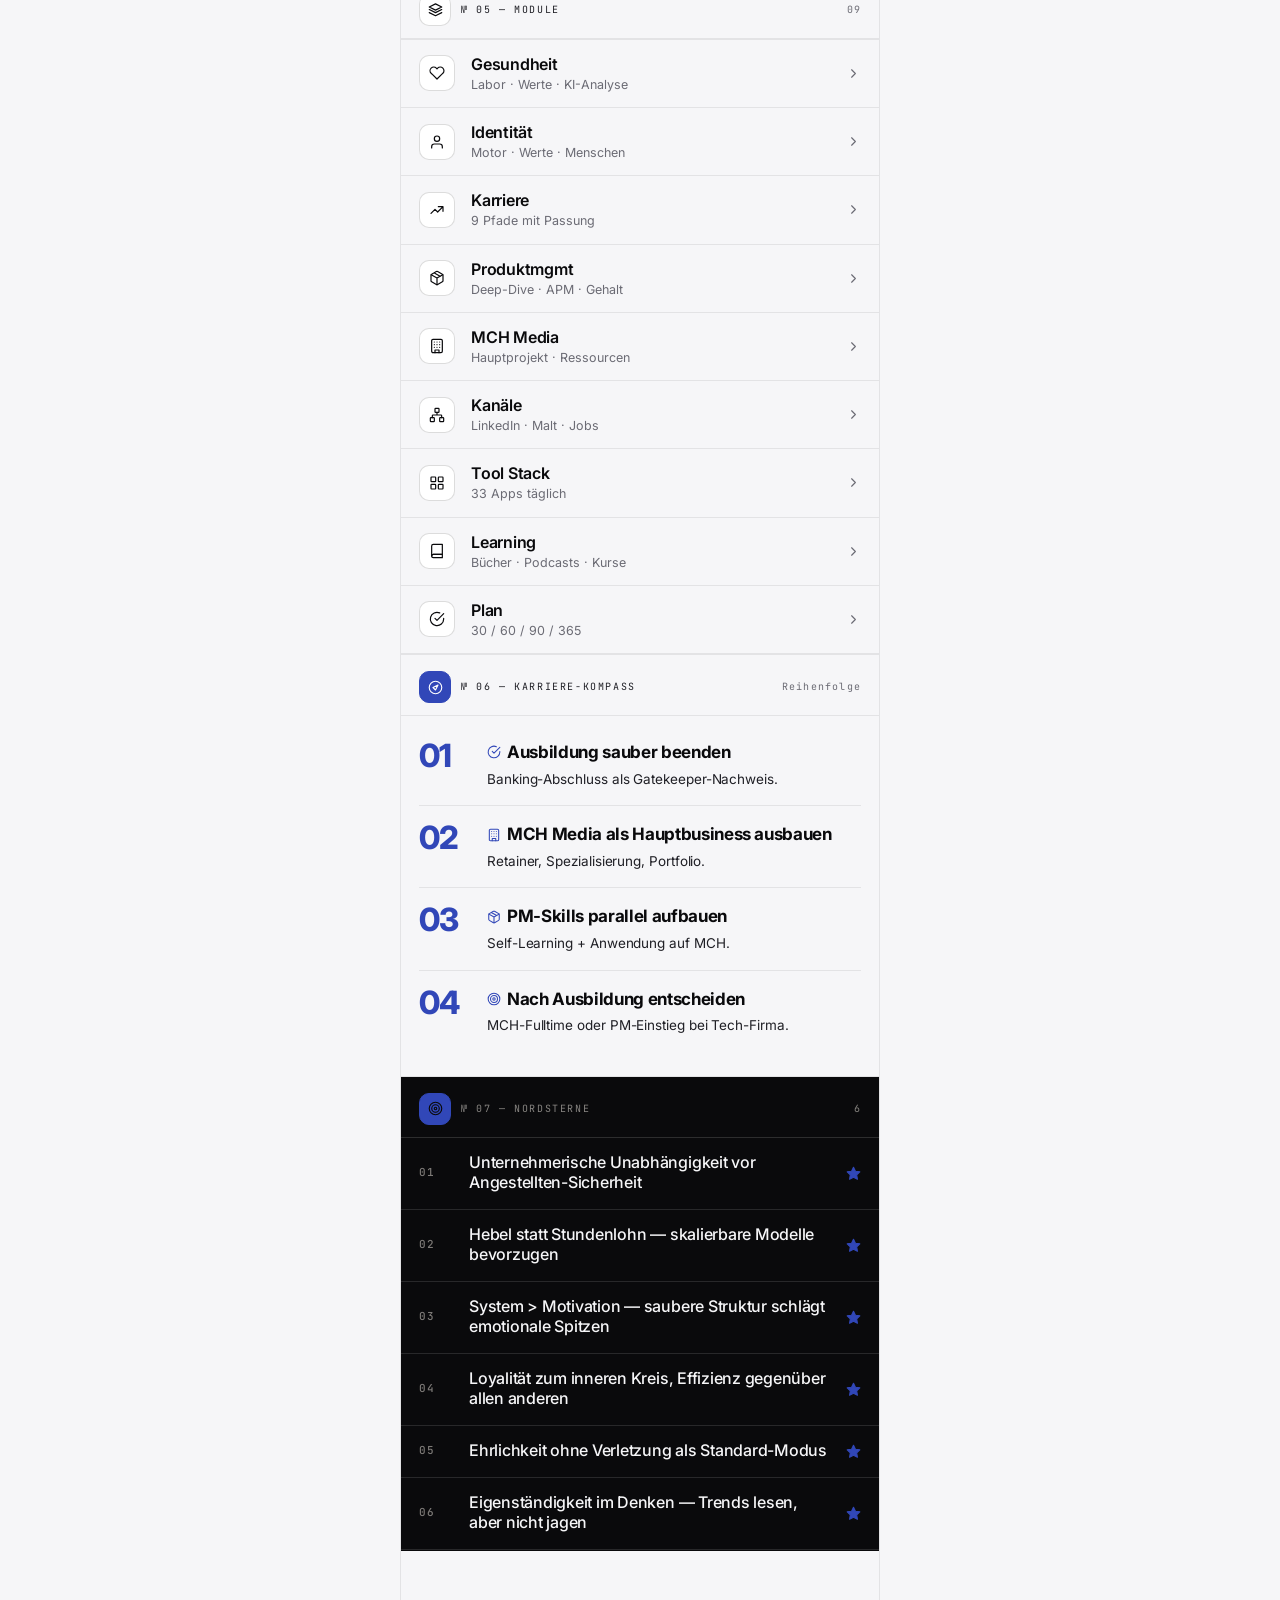
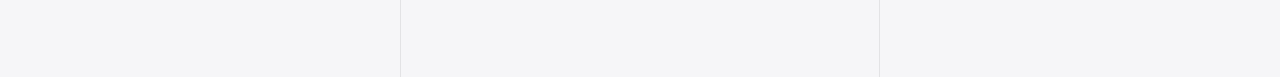
==== commit 1bf884a3: "Redesign in Sapphire-Edition: logo-matched palette, Inter font, health module - Color palette matche" ====
--- a/index.html
+++ b/index.html
@@ -2,25 +2,24 @@
 <html lang="de">
 <head>
 <meta charset="UTF-8" />
-<title>Kompass — Editorial</title>
+<title>Kompass — Profil · Karriere · Gesundheit</title>
 <meta name="viewport" content="width=device-width, initial-scale=1, viewport-fit=cover, maximum-scale=1, user-scalable=no" />
 <meta name="apple-mobile-web-app-capable" content="yes" />
 <meta name="mobile-web-app-capable" content="yes" />
 <meta name="apple-mobile-web-app-status-bar-style" content="black-translucent" />
 <meta name="apple-mobile-web-app-title" content="Kompass" />
-<meta name="theme-color" content="#EFEAE1" />
+<meta name="theme-color" content="#F6F6F8" />
 <meta name="description" content="Persönlicher Profil- und Karriere-Kompass" />
 
 <!-- PWA manifest -->
 <link rel="manifest" href="manifest.json" />
 
 <!-- Font stack:
-     Bricolage Grotesque — display + body (variable, editorial character)
-     Instrument Serif   — italic accent
-     JetBrains Mono     — meta, numerics, labels                 -->
+     Inter         — primary UI (clean, highly legible)
+     JetBrains Mono — meta, numerics, labels                     -->
 <link rel="preconnect" href="https://fonts.googleapis.com" />
 <link rel="preconnect" href="https://fonts.gstatic.com" crossorigin />
-<link href="https://fonts.googleapis.com/css2?family=Bricolage+Grotesque:opsz,wght@12..96,300;12..96,400;12..96,500;12..96,600;12..96,700;12..96,800&family=Instrument+Serif:ital@0;1&family=JetBrains+Mono:wght@400;500;600;700&display=swap" rel="stylesheet" />
+<link href="https://fonts.googleapis.com/css2?family=Inter:wght@400;500;600;700;800;900&family=JetBrains+Mono:wght@400;500;600;700&display=swap" rel="stylesheet" />
 
 <!-- Icons (PNG, exported from Canva Pro) -->
 <link rel="apple-touch-icon" href="icon-192.png" />
@@ -35,6 +34,7 @@
 <div id="app">
   <section class="screen active" data-screen="home" id="screen-home"></section>
   <section class="screen" data-screen="module" id="screen-module"></section>
+  <section class="screen" data-screen="gesundheit" id="screen-gesundheit"></section>
   <section class="screen" data-screen="search" id="screen-search"></section>
   <section class="screen" data-screen="settings" id="screen-settings"></section>
 </div>
@@ -48,6 +48,10 @@
     <button class="tab" data-tab="module" aria-label="Module">
       <span class="tab-icon" data-icon="layers"></span>
       <span class="tab-label">Module</span>
+    </button>
+    <button class="tab" data-tab="gesundheit" aria-label="Gesundheit">
+      <span class="tab-icon" data-icon="heart"></span>
+      <span class="tab-label">Gesundheit</span>
     </button>
     <button class="tab" data-tab="search" aria-label="Suche">
       <span class="tab-icon" data-icon="search"></span>
--- a/styles.css
+++ b/styles.css
@@ -1,64 +1,81 @@
 /* ==========================================================================
-   KOMPASS — Editorial Edition v3.1
-   Font-stack: Bricolage Grotesque (display + body), Instrument Serif (italic),
-               JetBrains Mono (meta). Rich icon system. Editorial density.
+   KOMPASS — Sapphire Edition v4
+   Logo-matched palette: near-black + soft white + sapphire-blue sparkle.
+   Softer radii, cleaner cards, health module.
    ========================================================================== */
 
 :root {
-  /* Paper palette --------------------------------------------------------- */
-  --bg:        #EFEAE1;   /* oatmeal base */
-  --bg-2:      #E5DFD3;   /* warmer tint / pressed */
-  --bg-3:      #DCD5C5;   /* deeper tint */
-  --paper:     #F5F1E8;   /* lifted surface */
-  --ink:       #0A0906;   /* near black */
-  --ink-2:     #2A2722;
-  --ink-3:     #6B655C;
-  --ink-4:     #9A9388;
-  --line:      rgba(10,9,6,0.12);
-  --line-2:    rgba(10,9,6,0.18);
-  --line-strong: rgba(10,9,6,0.28);
-
-  /* Signal / brand -------------------------------------------------------- */
-  --accent:      #FF4A1C;   /* signal orange-red */
-  --accent-2:    #E53900;   /* pressed accent */
-  --accent-soft: rgba(255,74,28,0.12);
-  --gold:        #B8862F;   /* secondary accent for learn / review */
-  --ink-green:   #0F5132;   /* MCH brand green */
-  --plan-blue:   #1E4A7A;
+  /* Base palette — matches logo (black body, white brain, blue sparkle) */
+  --bg:        #F6F6F8;   /* soft paper */
+  --bg-2:      #EDEDF0;   /* pressed */
+  --bg-3:      #E0E0E5;   /* deeper */
+  --paper:     #FFFFFF;   /* lifted surface */
+  --ink:       #0A0A0C;   /* near-black body of logo */
+  --ink-2:     #1F1F25;
+  --ink-3:     #6B6B74;
+  --ink-4:     #A5A5AE;
+  --line:      rgba(10,10,12,0.08);
+  --line-2:    rgba(10,10,12,0.14);
+  --line-strong: rgba(10,10,12,0.22);
+
+  /* Signal / brand — sapphire star from logo */
+  --accent:      #3147B8;   /* sapphire blue */
+  --accent-2:    #1F328E;   /* pressed */
+  --accent-soft: rgba(49,71,184,0.10);
+  --accent-glow: rgba(49,71,184,0.24);
+
+  /* Semantic (health, status) */
+  --ok:   #1E9B6B;
+  --warn: #D08700;
+  --bad:  #D83A3A;
+  --ok-soft:   rgba(30,155,107,0.10);
+  --warn-soft: rgba(208,135,0,0.12);
+  --bad-soft:  rgba(216,58,58,0.10);
 
   /* Inverse block */
-  --block:     #0A0906;
-  --block-ink: #EFEAE1;
-
-  /* Fonts ---------------------------------------------------------------- */
-  --f-display: "Bricolage Grotesque", "Archivo Black", "Impact", sans-serif;
-  --f-sans:    "Bricolage Grotesque", -apple-system, BlinkMacSystemFont, "Helvetica Neue", Helvetica, Arial, sans-serif;
-  --f-serif:   "Instrument Serif", "Times New Roman", Georgia, serif;
+  --block:     #0A0A0C;
+  --block-ink: #F6F6F8;
+
+  /* Fonts — Inter only, no swash serif */
+  --f-display: "Inter", -apple-system, BlinkMacSystemFont, "Helvetica Neue", Helvetica, Arial, sans-serif;
+  --f-sans:    "Inter", -apple-system, BlinkMacSystemFont, "Helvetica Neue", Helvetica, Arial, sans-serif;
+  --f-serif:   "Inter", -apple-system, BlinkMacSystemFont, Helvetica, Arial, sans-serif;
   --f-mono:    "JetBrains Mono", ui-monospace, "SF Mono", Menlo, monospace;
 
-  /* Radii + safe-area ---------------------------------------------------- */
+  /* Radii — softer, app-like */
   --radius-pill:  999px;
-  --radius-sm:    4px;
-  --radius-md:    8px;
+  --radius-xs:    6px;
+  --radius-sm:    10px;
+  --radius-md:    14px;
+  --radius-lg:    20px;
+  --radius-xl:    28px;
   --safe-top:     env(safe-area-inset-top, 0px);
   --safe-bottom:  env(safe-area-inset-bottom, 0px);
+
+  /* Soft shadows */
+  --shadow-sm: 0 1px 2px rgba(10,10,12,0.05);
+  --shadow-md: 0 4px 14px rgba(10,10,12,0.08);
+  --shadow-lg: 0 10px 30px rgba(10,10,12,0.12);
 }
 
 [data-theme="dark"] {
-  --bg:        #0A0906;
-  --bg-2:      #151310;
-  --bg-3:      #1F1C18;
-  --paper:     #15120D;
-  --ink:       #EFEAE1;
-  --ink-2:     #C8C3B8;
-  --ink-3:     #8A847A;
-  --ink-4:     #5A554D;
-  --line:      rgba(239,234,225,0.14);
-  --line-2:    rgba(239,234,225,0.20);
-  --line-strong: rgba(239,234,225,0.32);
-  --block:     #EFEAE1;
-  --block-ink: #0A0906;
-  --accent-soft: rgba(255,74,28,0.18);
+  --bg:        #0A0A0C;
+  --bg-2:      #141418;
+  --bg-3:      #1E1E24;
+  --paper:     #16161B;
+  --ink:       #F6F6F8;
+  --ink-2:     #D5D5DB;
+  --ink-3:     #8A8A93;
+  --ink-4:     #5A5A63;
+  --line:      rgba(246,246,248,0.10);
+  --line-2:    rgba(246,246,248,0.16);
+  --line-strong: rgba(246,246,248,0.28);
+  --block:     #F6F6F8;
+  --block-ink: #0A0A0C;
+  --accent-soft: rgba(49,71,184,0.22);
+  --ok-soft:   rgba(30,155,107,0.18);
+  --warn-soft: rgba(208,135,0,0.18);
+  --bad-soft:  rgba(216,58,58,0.18);
 }
 
 /* Base -------------------------------------------------------------------- */
@@ -112,20 +129,24 @@
 
 /* Icon badge (rounded square behind an icon) */
 .ibadge {
-  width: 30px; height: 30px;
+  width: 32px; height: 32px;
   display: inline-flex;
   align-items: center;
   justify-content: center;
-  border: 1px solid var(--ink);
-  background: var(--bg);
+  border: 1px solid var(--line-2);
+  background: var(--paper);
   color: var(--ink);
   flex-shrink: 0;
-}
-.ibadge.accent  { background: var(--accent); color: #0A0906; border-color: var(--accent); }
+  border-radius: var(--radius-sm);
+}
+.ibadge.accent  { background: var(--accent); color: #fff; border-color: var(--accent); }
 .ibadge.invert  { background: var(--ink);    color: var(--bg); border-color: var(--ink); }
-.ibadge.soft    { background: var(--accent-soft); border-color: var(--accent); color: var(--accent); }
-.ibadge.sq-lg   { width: 38px; height: 38px; }
-.ibadge.sq-xl   { width: 48px; height: 48px; }
+.ibadge.soft    { background: var(--accent-soft); border-color: transparent; color: var(--accent); }
+.ibadge.ok      { background: var(--ok-soft); border-color: transparent; color: var(--ok); }
+.ibadge.warn    { background: var(--warn-soft); border-color: transparent; color: var(--warn); }
+.ibadge.bad     { background: var(--bad-soft); border-color: transparent; color: var(--bad); }
+.ibadge.sq-lg   { width: 40px; height: 40px; border-radius: var(--radius-md); }
+.ibadge.sq-xl   { width: 52px; height: 52px; border-radius: var(--radius-md); }
 
 /* ==========================================================================
    Masthead
@@ -135,11 +156,12 @@
   top: 0;
   z-index: 30;
   padding-top: var(--safe-top);
-  background: var(--bg);
-  border-bottom: 1.5px solid var(--ink);
-  backdrop-filter: saturate(180%) blur(12px);
-  -webkit-backdrop-filter: saturate(180%) blur(12px);
-}
+  background: rgba(246,246,248,0.85);
+  border-bottom: 1px solid var(--line);
+  backdrop-filter: saturate(180%) blur(18px);
+  -webkit-backdrop-filter: saturate(180%) blur(18px);
+}
+[data-theme="dark"] .mast { background: rgba(10,10,12,0.78); }
 .mast-row {
   height: 48px;
   display: grid;
@@ -190,7 +212,7 @@
    ========================================================================== */
 .hero {
   padding: 28px 18px 30px;
-  border-bottom: 1.5px solid var(--ink);
+  border-bottom: 1px solid var(--line);
   position: relative;
   overflow: hidden;
 }
@@ -213,18 +235,18 @@
 .hero-display {
   font-family: var(--f-display);
   font-weight: 800;
-  font-size: clamp(56px, 17.5vw, 88px);
-  line-height: 0.88;
+  font-size: clamp(44px, 13vw, 64px);
+  line-height: 1.02;
   letter-spacing: -0.035em;
   color: var(--ink);
   margin: 0;
   text-transform: none;
 }
 .hero-display em {
-  font-family: var(--f-serif);
-  font-style: italic;
-  font-weight: 400;
-  letter-spacing: -0.02em;
+  font-family: var(--f-display);
+  font-style: normal;
+  font-weight: 800;
+  letter-spacing: -0.035em;
   color: var(--accent);
 }
 .hero-display .cut {
@@ -270,7 +292,7 @@
    Bands — modular horizontal sections
    ========================================================================== */
 .band {
-  border-bottom: 1.5px solid var(--ink);
+  border-bottom: 1px solid var(--line);
   position: relative;
 }
 .band-head {
@@ -308,16 +330,16 @@
   padding: 4px 18px 18px;
   font-family: var(--f-display);
   font-weight: 800;
-  font-size: 38px;
-  line-height: 0.92;
-  letter-spacing: -0.035em;
+  font-size: 28px;
+  line-height: 1.08;
+  letter-spacing: -0.03em;
   margin: 0;
 }
 .band-title em {
-  font-family: var(--f-serif);
-  font-style: italic;
-  font-weight: 400;
-  letter-spacing: -0.01em;
+  font-family: var(--f-display);
+  font-style: normal;
+  font-weight: 800;
+  letter-spacing: -0.03em;
   color: var(--accent);
 }
 .band-body { padding: 0 18px 24px; }
@@ -344,10 +366,11 @@
   border-top: 1px solid var(--line);
 }
 .stat {
-  padding: 20px 18px 22px;
+  padding: 18px 18px 18px;
   border-right: 1px solid var(--line);
   border-bottom: 1px solid var(--line);
   position: relative;
+  background: var(--paper);
 }
 .stat:nth-child(2n) { border-right: 0; }
 .stat-head {
@@ -360,15 +383,15 @@
 .stat-num {
   font-family: var(--f-display);
   font-weight: 800;
-  font-size: 52px;
-  line-height: 0.88;
-  letter-spacing: -0.04em;
+  font-size: 38px;
+  line-height: 1;
+  letter-spacing: -0.035em;
 }
 .stat-num .unit {
-  font-size: 18px;
+  font-size: 15px;
   letter-spacing: 0;
   color: var(--ink-3);
-  margin-left: 4px;
+  margin-left: 3px;
   font-weight: 500;
 }
 .stat-label {
@@ -385,18 +408,18 @@
 .stat-label .icon { font-size: 11px; }
 .stat.accent {
   background: var(--accent);
-  color: #0A0906;
+  color: #fff;
 }
 .stat.accent .stat-label,
-.stat.accent .stat-num .unit { color: rgba(10,9,6,0.72); }
-.stat.accent .ibadge { background: #0A0906; color: var(--accent); border-color: #0A0906; }
+.stat.accent .stat-num .unit { color: rgba(255,255,255,0.82); }
+.stat.accent .ibadge { background: rgba(255,255,255,0.18); color: #fff; border-color: transparent; }
 .stat.ink {
   background: var(--ink);
   color: var(--bg);
 }
 .stat.ink .stat-label,
-.stat.ink .stat-num .unit { color: rgba(239,234,225,0.55); }
-.stat.ink .ibadge { border-color: rgba(239,234,225,0.3); color: var(--bg); }
+.stat.ink .stat-num .unit { color: rgba(246,246,248,0.6); }
+.stat.ink .ibadge { background: rgba(255,255,255,0.12); border-color: transparent; color: var(--bg); }
 
 /* ==========================================================================
    Ledger rows
@@ -422,17 +445,22 @@
   font-weight: 500;
 }
 .row-icon {
-  width: 34px; height: 34px;
+  width: 36px; height: 36px;
   display: flex; align-items: center; justify-content: center;
-  border: 1px solid var(--ink);
+  border: 1px solid var(--line-2);
   color: var(--ink);
   flex-shrink: 0;
   font-size: 16px;
   position: relative;
-}
-.row-icon.accent   { background: var(--accent); color: #0A0906; border-color: var(--accent); }
-.row-icon.invert   { background: var(--ink);    color: var(--bg); }
-.row-icon.soft     { background: var(--accent-soft); border-color: var(--accent); color: var(--accent); }
+  border-radius: var(--radius-sm);
+  background: var(--paper);
+}
+.row-icon.accent   { background: var(--accent); color: #fff; border-color: transparent; }
+.row-icon.invert   { background: var(--ink);    color: var(--bg); border-color: transparent; }
+.row-icon.soft     { background: var(--accent-soft); border-color: transparent; color: var(--accent); }
+.row-icon.ok       { background: var(--ok-soft); border-color: transparent; color: var(--ok); }
+.row-icon.warn     { background: var(--warn-soft); border-color: transparent; color: var(--warn); }
+.row-icon.bad      { background: var(--bad-soft); border-color: transparent; color: var(--bad); }
 .row-icon .dot {
   position: absolute;
   top: -3px; right: -3px;
@@ -488,9 +516,13 @@
    Editorial card (module / product)
    ========================================================================== */
 .card {
-  border-bottom: 1px solid var(--line);
-  padding: 22px 18px 24px;
+  border: 1px solid var(--line-2);
+  border-radius: var(--radius-md);
+  padding: 18px 18px 20px;
   position: relative;
+  background: var(--paper);
+  margin: 12px 14px;
+  box-shadow: var(--shadow-sm);
 }
 .card-row-top {
   display: flex;
@@ -523,17 +555,17 @@
 }
 .card-title {
   font-family: var(--f-display);
-  font-weight: 800;
-  font-size: 34px;
-  line-height: 0.95;
-  letter-spacing: -0.03em;
-  margin: 0 0 14px;
+  font-weight: 700;
+  font-size: 22px;
+  line-height: 1.18;
+  letter-spacing: -0.02em;
+  margin: 0 0 10px;
 }
 .card-title em {
-  font-family: var(--f-serif);
-  font-style: italic;
-  font-weight: 400;
-  letter-spacing: -0.01em;
+  font-family: var(--f-display);
+  font-style: normal;
+  font-weight: 700;
+  letter-spacing: -0.02em;
   color: var(--accent);
 }
 .card-desc {
@@ -543,18 +575,19 @@
   margin-bottom: 16px;
 }
 .star-btn {
-  width: 34px; height: 34px;
+  width: 36px; height: 36px;
   display: flex; align-items: center; justify-content: center;
-  border: 1px solid var(--ink);
-  color: var(--ink);
+  border: 1px solid var(--line-2);
+  color: var(--ink-3);
   transition: all .15s;
   flex-shrink: 0;
-  background: var(--bg);
+  background: var(--paper);
+  border-radius: var(--radius-sm);
 }
 .star-btn.on {
   background: var(--accent);
   border-color: var(--accent);
-  color: #0A0906;
+  color: #fff;
 }
 .star-btn:active { transform: scale(0.92); }
 
@@ -599,15 +632,15 @@
 /* Pills / CTAs */
 .pill-row { display: flex; gap: 8px; margin-top: 14px; flex-wrap: wrap; }
 .pill {
-  height: 40px;
-  padding: 0 16px;
+  height: 42px;
+  padding: 0 18px;
   border-radius: var(--radius-pill);
   background: var(--ink);
   color: var(--bg);
   font-family: var(--f-sans);
   font-weight: 600;
-  font-size: 13px;
-  letter-spacing: 0.01em;
+  font-size: 13.5px;
+  letter-spacing: 0.005em;
   display: inline-flex;
   align-items: center;
   gap: 7px;
@@ -617,13 +650,13 @@
 .pill:active { transform: scale(0.96); }
 .pill .icon { font-size: 14px; }
 .pill.ghost {
-  background: transparent;
+  background: var(--paper);
   color: var(--ink);
-  border: 1px solid var(--ink);
+  border: 1px solid var(--line-2);
 }
 .pill.accent {
   background: var(--accent);
-  color: #0A0906;
+  color: #fff;
 }
 .pill.accent:active { background: var(--accent-2); }
 .pill.small {
@@ -658,20 +691,21 @@
   align-items: center;
   gap: 5px;
   font-size: 12px;
-  font-family: var(--f-mono);
-  letter-spacing: 0.04em;
-  color: var(--ink);
-  border: 1px solid var(--ink);
-  padding: 5px 10px 5px 10px;
+  font-family: var(--f-sans);
+  font-weight: 500;
+  letter-spacing: 0;
+  color: var(--ink-2);
+  border: 1px solid var(--line-2);
+  background: var(--paper);
+  padding: 6px 11px;
   margin: 0 6px 6px 0;
   border-radius: var(--radius-pill);
   transition: background .12s;
-  text-transform: uppercase;
   cursor: pointer;
 }
 .chip .icon { font-size: 11px; color: var(--ink-3); }
-.chip:active { background: var(--ink); color: var(--bg); }
-.chip:active .icon { color: var(--accent); }
+.chip:active { background: var(--accent); color: #fff; border-color: var(--accent); }
+.chip:active .icon { color: #fff; }
 
 /* ==========================================================================
    Quote (inverse)
@@ -687,11 +721,11 @@
   position: absolute;
   top: 14px;
   right: 18px;
-  font-size: 46px;
+  font-size: 64px;
   color: var(--accent);
-  line-height: 1;
-  font-family: var(--f-serif);
-  font-style: italic;
+  line-height: 0.8;
+  font-family: var(--f-display);
+  font-weight: 900;
 }
 .quote-kicker {
   font-family: var(--f-mono);
@@ -705,10 +739,11 @@
   gap: 6px;
 }
 .quote-text {
-  font-family: var(--f-serif);
-  font-style: italic;
-  font-size: 30px;
-  line-height: 1.08;
+  font-family: var(--f-display);
+  font-style: normal;
+  font-weight: 600;
+  font-size: 24px;
+  line-height: 1.22;
   letter-spacing: -0.015em;
 }
 .quote-sub {
@@ -732,38 +767,38 @@
   border-top: 1px solid var(--line);
 }
 .app-tile {
-  border-right: 1px solid var(--line);
-  border-bottom: 1px solid var(--line);
+  border: 0;
   padding: 14px 6px 12px;
   display: flex;
   flex-direction: column;
   align-items: center;
   gap: 8px;
   transition: background .12s;
-  background: var(--bg);
-}
-.app-tile:nth-child(4n) { border-right: 0; }
+  background: transparent;
+  border-radius: var(--radius-sm);
+}
 .app-tile:active { background: var(--bg-2); }
 .app-icon {
-  width: 54px; height: 54px;
+  width: 56px; height: 56px;
   display: flex; align-items: center; justify-content: center;
   color: #fff;
-  font-family: var(--f-mono);
+  font-family: var(--f-sans);
   font-weight: 700;
-  font-size: 17px;
+  font-size: 18px;
   letter-spacing: -0.02em;
-  border: 1px solid var(--ink);
+  border: 0;
   position: relative;
-  box-shadow: 2px 2px 0 0 var(--ink);
+  border-radius: 14px;
+  box-shadow: var(--shadow-sm);
   margin: 2px 0 0 0;
 }
 .app-icon.star::after {
   content: "";
   position: absolute;
-  top: -5px; right: -5px;
+  top: -4px; right: -4px;
   width: 12px; height: 12px;
   background: var(--accent);
-  border: 1.5px solid var(--bg);
+  border: 2px solid var(--bg);
   border-radius: 50%;
 }
 .app-label {
@@ -786,21 +821,22 @@
   position: fixed;
   bottom: 0; left: 0; right: 0;
   z-index: 50;
-  background: var(--bg);
-  border-top: 1.5px solid var(--ink);
+  background: rgba(246,246,248,0.92);
+  border-top: 1px solid var(--line);
   padding-bottom: var(--safe-bottom);
-  backdrop-filter: saturate(180%) blur(20px);
-  -webkit-backdrop-filter: saturate(180%) blur(20px);
-}
+  backdrop-filter: saturate(180%) blur(22px);
+  -webkit-backdrop-filter: saturate(180%) blur(22px);
+}
+[data-theme="dark"] .tabs { background: rgba(10,10,12,0.86); }
 .tabs-inner {
   max-width: 480px;
   margin: 0 auto;
   display: grid;
-  grid-template-columns: repeat(4, 1fr);
+  grid-template-columns: repeat(5, 1fr);
   height: 68px;
 }
 .tab {
-  border-right: 1px solid var(--line);
+  border: 0;
   display: flex; flex-direction: column;
   align-items: center; justify-content: center;
   gap: 3px;
@@ -808,7 +844,6 @@
   transition: all .12s;
   position: relative;
 }
-.tab:last-child { border-right: 0; }
 .tab-icon {
   display: inline-flex;
   align-items: center;
@@ -828,18 +863,11 @@
   text-transform: uppercase;
 }
 .tab.active {
-  color: var(--ink);
-  background: var(--bg-2);
+  color: var(--accent);
 }
 .tab.active .tab-icon { color: var(--accent); }
 .tab.active svg { stroke-width: 2.2; }
-.tab.active::before {
-  content: "";
-  position: absolute;
-  top: -1.5px; left: 0; right: 0;
-  height: 3px;
-  background: var(--accent);
-}
+.tab.active .tab-label { color: var(--accent); }
 .tab:active { background: var(--bg-2); }
 
 /* ==========================================================================
@@ -848,45 +876,43 @@
 .subnav {
   display: flex;
   overflow-x: auto;
-  border-bottom: 1.5px solid var(--ink);
+  border-bottom: 1px solid var(--line);
   background: var(--bg);
   -webkit-overflow-scrolling: touch;
   scrollbar-width: none;
   position: sticky;
   top: calc(var(--safe-top) + 48px);
   z-index: 25;
+  padding: 10px 10px;
+  gap: 8px;
   backdrop-filter: saturate(180%) blur(12px);
   -webkit-backdrop-filter: saturate(180%) blur(12px);
 }
 .subnav::-webkit-scrollbar { display: none; }
 .sub-btn {
-  padding: 13px 14px;
-  font-family: var(--f-mono);
+  padding: 9px 14px;
+  font-family: var(--f-sans);
   font-weight: 600;
-  font-size: 11px;
-  letter-spacing: 0.08em;
-  text-transform: uppercase;
-  color: var(--ink-3);
-  border-right: 1px solid var(--line);
+  font-size: 13px;
+  letter-spacing: 0;
+  color: var(--ink-3);
+  border: 1px solid var(--line-2);
+  background: var(--paper);
+  border-radius: var(--radius-pill);
   white-space: nowrap;
   position: relative;
   display: inline-flex;
   align-items: center;
   gap: 6px;
+  flex-shrink: 0;
 }
 .sub-btn .icon { font-size: 14px; }
 .sub-btn.on {
-  color: var(--ink);
-  background: var(--bg-2);
-}
-.sub-btn.on .icon { color: var(--accent); }
-.sub-btn.on::after {
-  content: "";
-  position: absolute;
-  bottom: -1.5px; left: 0; right: 0;
-  height: 3px;
+  color: #fff;
   background: var(--accent);
-}
+  border-color: var(--accent);
+}
+.sub-btn.on .icon { color: #fff; }
 
 /* ==========================================================================
    Pathway (numbered steps)
@@ -906,9 +932,9 @@
 .path-num {
   font-family: var(--f-display);
   font-weight: 800;
-  font-size: 42px;
-  line-height: 0.85;
-  letter-spacing: -0.04em;
+  font-size: 32px;
+  line-height: 1;
+  letter-spacing: -0.035em;
   color: var(--accent);
 }
 .path-title {
@@ -958,8 +984,8 @@
 .check-row.done .check-circle::after {
   content: "";
   width: 11px; height: 6px;
-  border-left: 2px solid #0A0906;
-  border-bottom: 2px solid #0A0906;
+  border-left: 2px solid #fff;
+  border-bottom: 2px solid #fff;
   transform: rotate(-45deg) translate(1px, -1px);
 }
 .check-text {
@@ -990,18 +1016,23 @@
 
 /* Progress bar */
 .progress {
-  height: 6px;
-  background: var(--bg-2);
-  border: 1px solid var(--line);
+  height: 8px;
+  background: var(--bg-3);
+  border: 0;
   position: relative;
   overflow: hidden;
+  border-radius: var(--radius-pill);
 }
 .progress-fill {
   position: absolute;
   top: 0; left: 0; bottom: 0;
   background: var(--accent);
   transition: width .4s cubic-bezier(0.4, 0, 0.2, 1);
-}
+  border-radius: var(--radius-pill);
+}
+.progress-fill.ok  { background: var(--ok); }
+.progress-fill.warn{ background: var(--warn); }
+.progress-fill.bad { background: var(--bad); }
 .band.invert .progress { background: rgba(255,255,255,0.08); border-color: rgba(255,255,255,0.15); }
 
 /* ==========================================================================
@@ -1009,20 +1040,21 @@
    ========================================================================== */
 .search-field {
   padding: 14px 18px;
-  border-bottom: 1.5px solid var(--ink);
+  border-bottom: 1px solid var(--line);
   background: var(--bg);
 }
 .search-inner {
   display: flex;
   align-items: center;
   gap: 10px;
-  border: 1px solid var(--ink);
-  padding: 0 14px;
+  border: 1px solid var(--line-2);
+  padding: 0 16px;
   height: 48px;
-  background: var(--bg);
-  transition: border-color .15s;
-}
-.search-inner:focus-within { border-color: var(--accent); box-shadow: inset 0 0 0 1px var(--accent); }
+  background: var(--paper);
+  transition: border-color .15s, box-shadow .15s;
+  border-radius: var(--radius-md);
+}
+.search-inner:focus-within { border-color: var(--accent); box-shadow: 0 0 0 3px var(--accent-soft); }
 .search-inner .icon { font-size: 18px; color: var(--ink-2); }
 .search-inner input {
   flex: 1;
@@ -1140,16 +1172,16 @@
 .onboard-q {
   font-family: var(--f-display);
   font-weight: 800;
-  font-size: clamp(40px, 12vw, 56px);
-  line-height: 0.95;
-  letter-spacing: -0.035em;
-  margin-bottom: 8px;
+  font-size: clamp(28px, 8vw, 38px);
+  line-height: 1.12;
+  letter-spacing: -0.025em;
+  margin-bottom: 10px;
 }
 .onboard-q em {
-  font-family: var(--f-serif);
-  font-style: italic;
-  font-weight: 400;
-  letter-spacing: -0.01em;
+  font-family: var(--f-display);
+  font-style: normal;
+  font-weight: 800;
+  letter-spacing: -0.025em;
   color: var(--accent);
 }
 .onboard-qsub {
@@ -1168,35 +1200,43 @@
   padding: 0 4px;
 }
 .opt {
-  border: 1px solid var(--ink);
-  padding: 16px 18px;
+  border: 1px solid var(--line-2);
+  padding: 14px 16px;
   text-align: left;
-  background: var(--bg);
+  background: var(--paper);
   transition: all .14s;
   cursor: pointer;
   display: grid;
   grid-template-columns: 1fr auto;
   gap: 14px;
   align-items: center;
-}
-.opt:active { transform: scale(0.98); }
-.opt.sel { background: var(--ink); color: var(--bg); }
+  border-radius: var(--radius-md);
+}
+.opt:active { transform: scale(0.985); }
+.opt.sel {
+  background: var(--accent-soft);
+  border-color: var(--accent);
+  color: var(--ink);
+  box-shadow: 0 0 0 3px var(--accent-soft);
+}
 .opt.sel .opt-title em { color: var(--accent); }
-.opt.sel .opt-check { opacity: 1; }
+.opt.sel .opt-check { opacity: 1; background: var(--accent); color: #fff; border-color: var(--accent); }
 .opt-body { min-width: 0; }
 .opt-title {
-  font-family: var(--f-display);
-  font-weight: 800;
-  font-size: 20px;
-  letter-spacing: -0.02em;
-  margin-bottom: 4px;
-  line-height: 1.1;
+  font-family: var(--f-sans);
+  font-weight: 700;
+  font-size: 16px;
+  letter-spacing: -0.015em;
+  margin-bottom: 3px;
+  line-height: 1.25;
+  display: inline-flex;
+  align-items: center;
+  gap: 8px;
 }
 .opt-title em {
-  font-family: var(--f-serif);
-  font-style: italic;
-  font-weight: 400;
-  letter-spacing: -0.005em;
+  font-family: var(--f-sans);
+  font-style: normal;
+  font-weight: 700;
   color: var(--accent);
 }
 .opt-sub {
@@ -1225,15 +1265,14 @@
 }
 .btn-big {
   flex: 1;
-  height: 54px;
-  font-family: var(--f-display);
-  font-weight: 800;
-  font-size: 14px;
-  letter-spacing: 0.08em;
-  text-transform: uppercase;
+  height: 52px;
+  font-family: var(--f-sans);
+  font-weight: 600;
+  font-size: 15px;
+  letter-spacing: 0;
   border-radius: var(--radius-pill);
-  background: var(--ink);
-  color: var(--bg);
+  background: var(--accent);
+  color: #fff;
   transition: all .12s;
   display: inline-flex;
   align-items: center;
@@ -1241,7 +1280,7 @@
   gap: 8px;
 }
 .btn-big .icon { font-size: 16px; }
-.btn-big.ghost { background: transparent; color: var(--ink); border: 1px solid var(--ink); }
+.btn-big.ghost { background: var(--paper); color: var(--ink); border: 1px solid var(--line-2); }
 .btn-big:disabled { opacity: 0.35; cursor: not-allowed; }
 .btn-big:not(:disabled):active { transform: scale(0.98); }
 
@@ -1341,39 +1380,45 @@
   display: inline-flex;
   align-items: center;
   gap: 4px;
-  font-family: var(--f-mono);
-  font-size: 10px;
-  letter-spacing: 0.08em;
-  text-transform: uppercase;
-  padding: 5px 9px;
-  border: 1px solid var(--ink);
+  font-family: var(--f-sans);
+  font-size: 11.5px;
+  letter-spacing: 0;
+  padding: 5px 10px;
+  border: 1px solid var(--line-2);
+  background: var(--paper);
   margin-right: 4px;
   margin-bottom: 4px;
   font-weight: 500;
-}
-.tag .icon { font-size: 10px; }
-.tag.accent { background: var(--accent); color: #0A0906; border-color: var(--accent); }
-.tag.inv    { background: var(--ink); color: var(--bg); }
-.tag.soft   { background: var(--accent-soft); border-color: var(--accent); color: var(--accent); }
+  border-radius: var(--radius-pill);
+  color: var(--ink-2);
+}
+.tag .icon { font-size: 11px; }
+.tag.accent { background: var(--accent); color: #fff; border-color: var(--accent); }
+.tag.inv    { background: var(--ink); color: var(--bg); border-color: var(--ink); }
+.tag.soft   { background: var(--accent-soft); border-color: transparent; color: var(--accent); }
+.tag.ok     { background: var(--ok-soft); border-color: transparent; color: var(--ok); }
+.tag.warn   { background: var(--warn-soft); border-color: transparent; color: var(--warn); }
+.tag.bad    { background: var(--bad-soft); border-color: transparent; color: var(--bad); }
 
 /* ==========================================================================
    Baustellen / sticky notes
    ========================================================================== */
 .sticky-card {
-  border: 1px solid var(--ink);
+  border: 1px solid var(--line-2);
   padding: 18px 18px 20px;
-  margin: 12px 18px;
+  margin: 12px 14px;
   background: var(--paper);
   position: relative;
+  border-radius: var(--radius-md);
+  box-shadow: var(--shadow-sm);
 }
 .sticky-card::before {
   content: "";
   position: absolute;
-  top: -1px; left: -1px;
-  width: 20px; height: 20px;
+  top: 0; left: 18px;
+  width: 42px; height: 4px;
   background: var(--accent);
-  border: 1px solid var(--ink);
-  border-right: 0; border-bottom: 0;
+  border-radius: 0 0 6px 6px;
 }
 .sticky-title {
   font-family: var(--f-display);
@@ -1393,6 +1438,9 @@
    Util
    ========================================================================== */
 .spacer { height: 40px; }
+.gap-14 { padding: 0 14px; }
+.gap-18 { padding: 0 18px; }
+.stack { display: flex; flex-direction: column; gap: 10px; }
 .center { text-align: center; }
 .mono { font-family: var(--f-mono); }
 .serif-italic { font-family: var(--f-serif); font-style: italic; }
@@ -1407,6 +1455,301 @@
   gap: 5px;
 }
 
+/* ==========================================================================
+   Gesundheit — Upload, marker cards, insights
+   ========================================================================== */
+.upload-zone {
+  margin: 14px 14px 4px;
+  border: 2px dashed var(--accent);
+  background: var(--accent-soft);
+  border-radius: var(--radius-lg);
+  padding: 28px 18px;
+  text-align: center;
+  display: flex;
+  flex-direction: column;
+  align-items: center;
+  gap: 10px;
+  cursor: pointer;
+  transition: background .15s, border-color .15s;
+}
+.upload-zone:active { background: var(--accent-glow); }
+.upload-zone.drag { background: var(--accent-glow); border-color: var(--accent-2); }
+.upload-zone .uz-icon {
+  width: 52px; height: 52px;
+  background: var(--accent);
+  color: #fff;
+  border-radius: 50%;
+  display: inline-flex;
+  align-items: center;
+  justify-content: center;
+  font-size: 24px;
+  box-shadow: var(--shadow-md);
+}
+.upload-zone .uz-title {
+  font-family: var(--f-display);
+  font-weight: 700;
+  font-size: 17px;
+  letter-spacing: -0.015em;
+  margin-top: 4px;
+}
+.upload-zone .uz-sub {
+  font-size: 13px;
+  color: var(--ink-3);
+  line-height: 1.4;
+  max-width: 300px;
+}
+.upload-zone input[type="file"] { display: none; }
+
+.health-actions {
+  display: grid;
+  grid-template-columns: 1fr 1fr;
+  gap: 10px;
+  padding: 10px 14px 16px;
+}
+.health-actions .pill { height: 44px; width: 100%; justify-content: center; }
+
+.paste-box {
+  margin: 0 14px 12px;
+  border: 1px solid var(--line-2);
+  border-radius: var(--radius-md);
+  background: var(--paper);
+  overflow: hidden;
+}
+.paste-box textarea {
+  width: 100%;
+  min-height: 140px;
+  padding: 14px 16px;
+  border: 0;
+  background: transparent;
+  font-family: var(--f-mono);
+  font-size: 13px;
+  line-height: 1.5;
+  color: var(--ink);
+  resize: vertical;
+  outline: 0;
+}
+.paste-box .paste-foot {
+  display: flex;
+  justify-content: space-between;
+  align-items: center;
+  padding: 10px 14px;
+  border-top: 1px solid var(--line);
+  background: var(--bg-2);
+}
+.paste-hint {
+  font-family: var(--f-mono);
+  font-size: 10.5px;
+  letter-spacing: 0.05em;
+  color: var(--ink-3);
+  text-transform: uppercase;
+}
+
+/* Marker card */
+.marker-grid {
+  display: grid;
+  grid-template-columns: repeat(2, 1fr);
+  gap: 10px;
+  padding: 4px 14px 14px;
+}
+.marker {
+  border: 1px solid var(--line-2);
+  background: var(--paper);
+  border-radius: var(--radius-md);
+  padding: 14px 14px 14px;
+  box-shadow: var(--shadow-sm);
+  position: relative;
+  overflow: hidden;
+}
+.marker::before {
+  content: "";
+  position: absolute;
+  top: 0; left: 0; bottom: 0;
+  width: 4px;
+  background: var(--line-2);
+}
+.marker.ok::before   { background: var(--ok); }
+.marker.warn::before { background: var(--warn); }
+.marker.bad::before  { background: var(--bad); }
+.marker-label {
+  font-family: var(--f-mono);
+  font-size: 10px;
+  letter-spacing: 0.1em;
+  text-transform: uppercase;
+  color: var(--ink-3);
+  margin-bottom: 6px;
+}
+.marker-val {
+  font-family: var(--f-display);
+  font-weight: 800;
+  font-size: 26px;
+  line-height: 1;
+  letter-spacing: -0.03em;
+  color: var(--ink);
+  display: flex;
+  align-items: baseline;
+  gap: 4px;
+}
+.marker-val .unit {
+  font-size: 12px;
+  font-weight: 500;
+  color: var(--ink-3);
+  letter-spacing: 0;
+}
+.marker-status {
+  margin-top: 8px;
+  display: inline-flex;
+  align-items: center;
+  gap: 5px;
+  font-size: 11.5px;
+  font-weight: 500;
+  padding: 3px 9px;
+  border-radius: var(--radius-pill);
+  color: var(--ink-3);
+  background: var(--bg-2);
+}
+.marker-status.ok   { background: var(--ok-soft);   color: var(--ok); }
+.marker-status.warn { background: var(--warn-soft); color: var(--warn); }
+.marker-status.bad  { background: var(--bad-soft);  color: var(--bad); }
+.marker-ref {
+  font-family: var(--f-mono);
+  font-size: 10px;
+  color: var(--ink-3);
+  margin-top: 6px;
+  letter-spacing: 0.02em;
+}
+
+/* Insight card (AI finding) */
+.insight {
+  border: 1px solid var(--line-2);
+  background: var(--paper);
+  border-radius: var(--radius-md);
+  padding: 14px 16px;
+  margin: 10px 14px;
+  display: grid;
+  grid-template-columns: 40px 1fr;
+  gap: 12px;
+  align-items: start;
+  box-shadow: var(--shadow-sm);
+}
+.insight-icon {
+  width: 40px; height: 40px;
+  display: flex; align-items: center; justify-content: center;
+  border-radius: var(--radius-sm);
+  background: var(--bg-2);
+  color: var(--ink-3);
+  font-size: 18px;
+  flex-shrink: 0;
+}
+.insight.ok   .insight-icon { background: var(--ok-soft);   color: var(--ok); }
+.insight.warn .insight-icon { background: var(--warn-soft); color: var(--warn); }
+.insight.bad  .insight-icon { background: var(--bad-soft);  color: var(--bad); }
+.insight-title {
+  font-family: var(--f-sans);
+  font-weight: 700;
+  font-size: 15px;
+  letter-spacing: -0.01em;
+  margin-bottom: 3px;
+}
+.insight-text {
+  font-size: 13.5px;
+  color: var(--ink-2);
+  line-height: 1.45;
+}
+.insight-tags {
+  margin-top: 8px;
+  display: flex;
+  flex-wrap: wrap;
+}
+
+/* Report list */
+.report-row {
+  display: grid;
+  grid-template-columns: 44px 1fr auto;
+  gap: 12px;
+  padding: 14px 18px;
+  border-bottom: 1px solid var(--line);
+  align-items: center;
+  cursor: pointer;
+}
+.report-row:active { background: var(--bg-2); }
+.report-date {
+  font-family: var(--f-mono);
+  font-size: 10.5px;
+  color: var(--ink-3);
+  letter-spacing: 0.02em;
+}
+
+/* Manual-entry form */
+.form-grid {
+  display: grid;
+  grid-template-columns: 1fr 1fr;
+  gap: 10px;
+  padding: 4px 14px 14px;
+}
+.form-grid .field { display: flex; flex-direction: column; gap: 4px; }
+.field label {
+  font-family: var(--f-mono);
+  font-size: 10px;
+  letter-spacing: 0.1em;
+  color: var(--ink-3);
+  text-transform: uppercase;
+}
+.field input {
+  border: 1px solid var(--line-2);
+  background: var(--paper);
+  border-radius: var(--radius-sm);
+  padding: 10px 12px;
+  font-size: 14px;
+  font-family: var(--f-sans);
+  color: var(--ink);
+  outline: 0;
+  transition: border-color .15s, box-shadow .15s;
+}
+.field input:focus {
+  border-color: var(--accent);
+  box-shadow: 0 0 0 3px var(--accent-soft);
+}
+.field.full { grid-column: 1 / -1; }
+
+/* Score ring (health score) */
+.score-ring {
+  display: flex;
+  align-items: center;
+  gap: 18px;
+  padding: 20px 18px;
+  border-bottom: 1px solid var(--line);
+  background: var(--paper);
+}
+.ring {
+  width: 96px; height: 96px;
+  border-radius: 50%;
+  display: flex; align-items: center; justify-content: center;
+  position: relative;
+  flex-shrink: 0;
+}
+.ring svg { position: absolute; top: 0; left: 0; transform: rotate(-90deg); }
+.ring-val {
+  font-family: var(--f-display);
+  font-weight: 800;
+  font-size: 30px;
+  letter-spacing: -0.03em;
+  line-height: 1;
+}
+.ring-sub { font-size: 11px; color: var(--ink-3); margin-top: 2px; }
+.score-body { min-width: 0; }
+.score-body .score-title {
+  font-family: var(--f-display);
+  font-weight: 700;
+  font-size: 19px;
+  letter-spacing: -0.02em;
+  margin-bottom: 3px;
+}
+.score-body .score-text {
+  font-size: 13px;
+  color: var(--ink-3);
+  line-height: 1.4;
+}
+
 @media (prefers-reduced-motion: reduce) {
   *, *::before, *::after { animation: none !important; transition: none !important; }
 }
